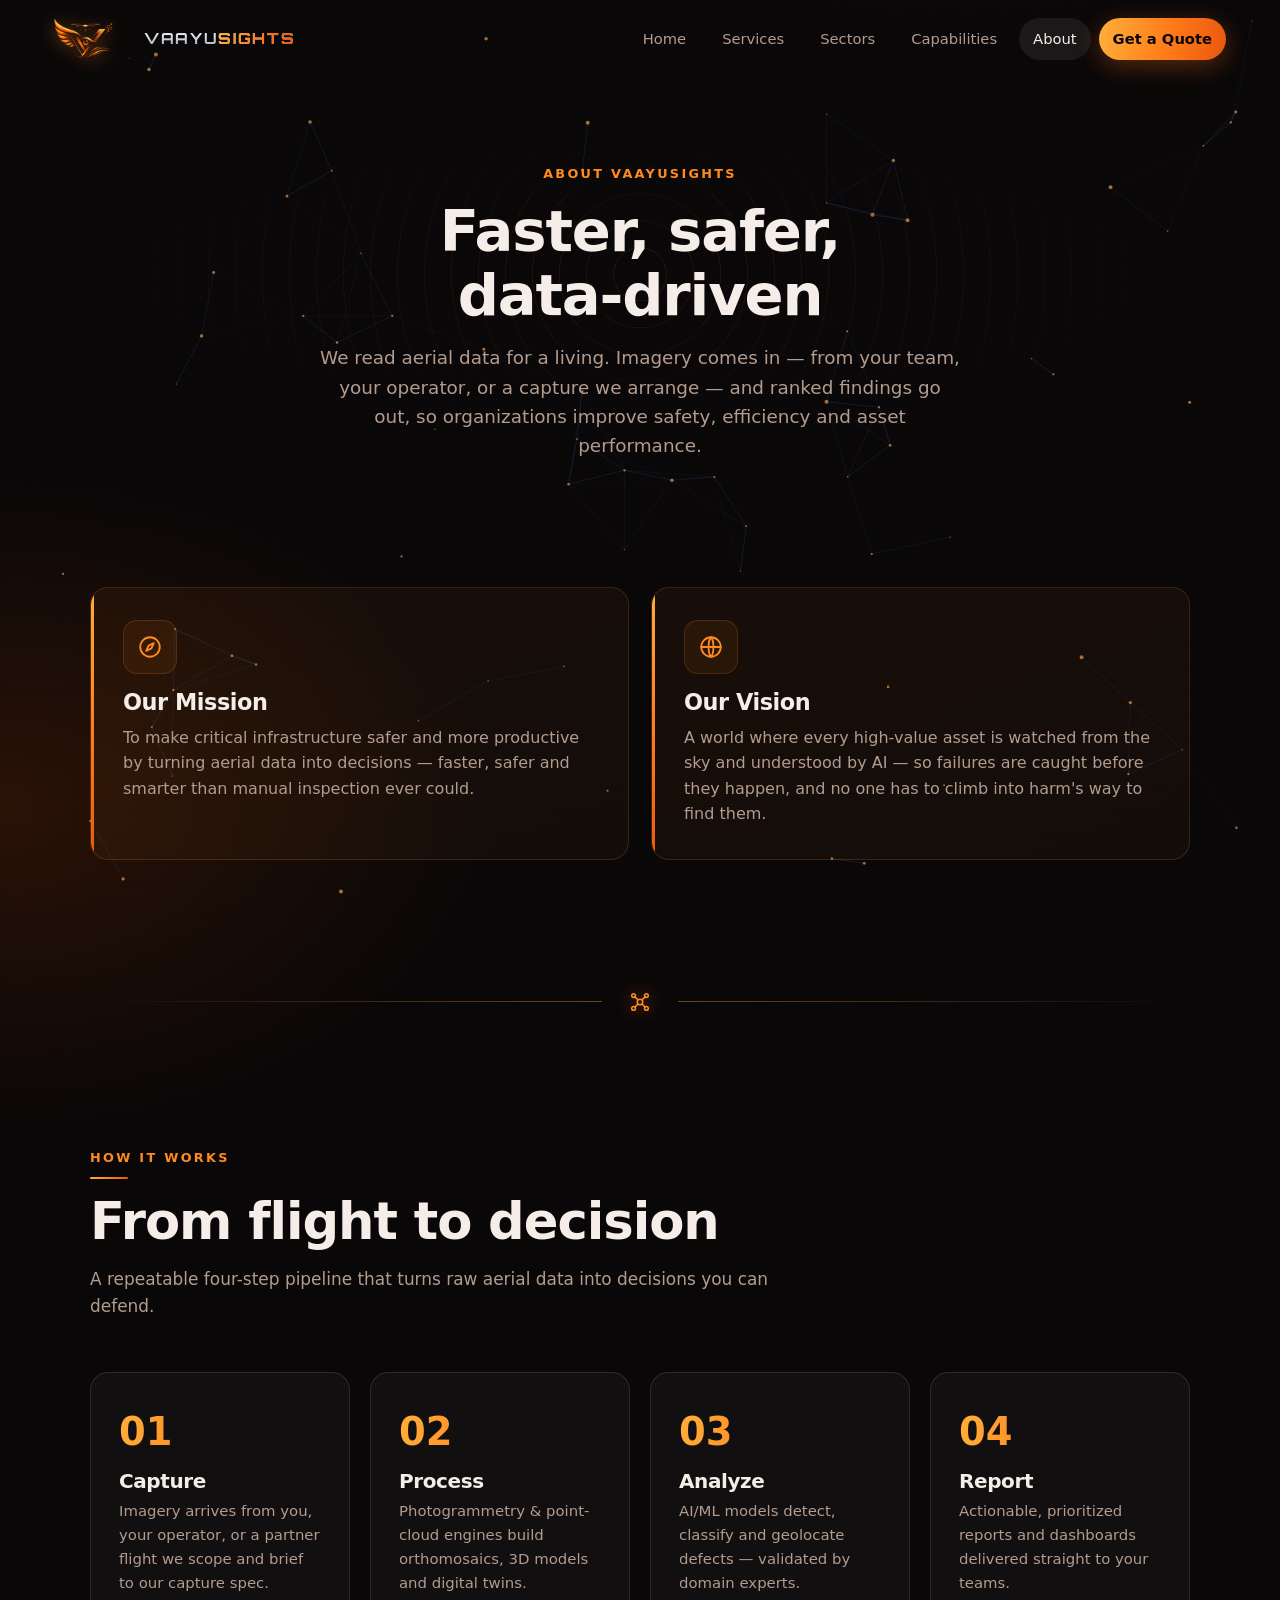
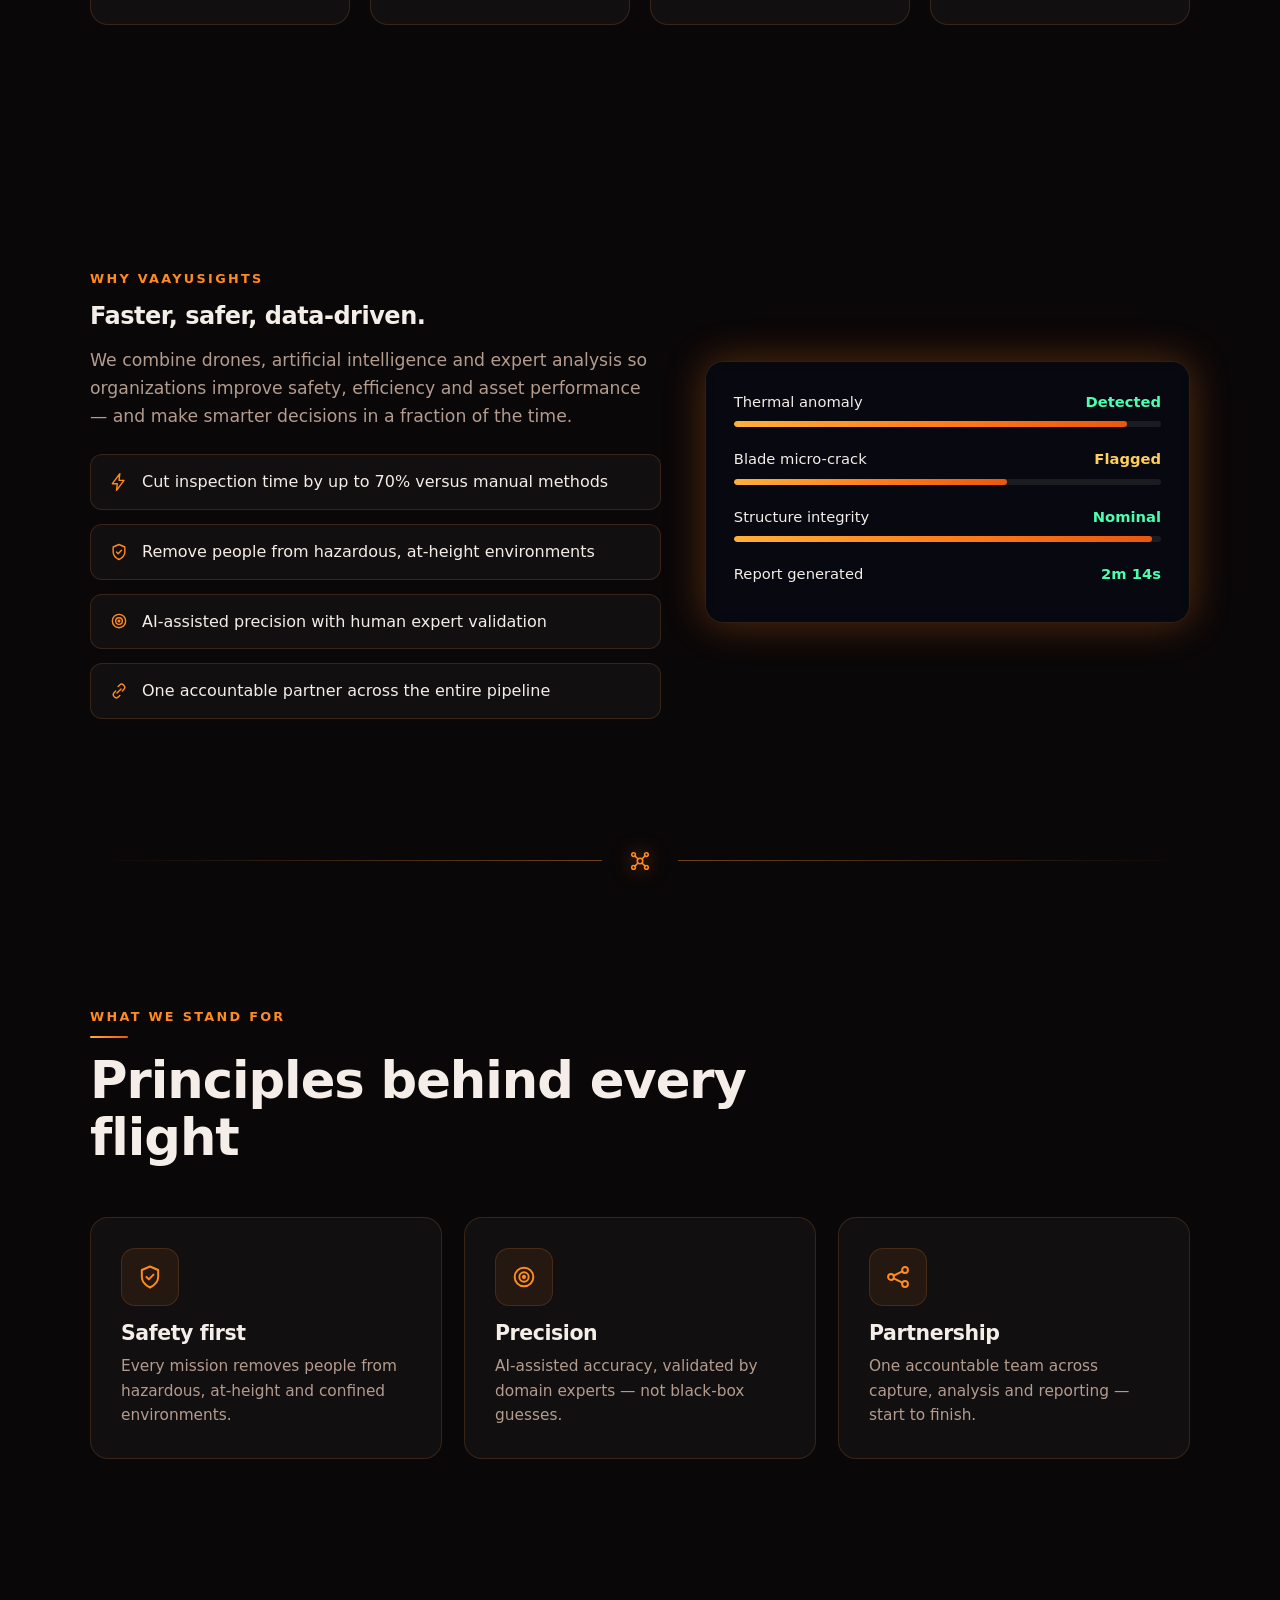
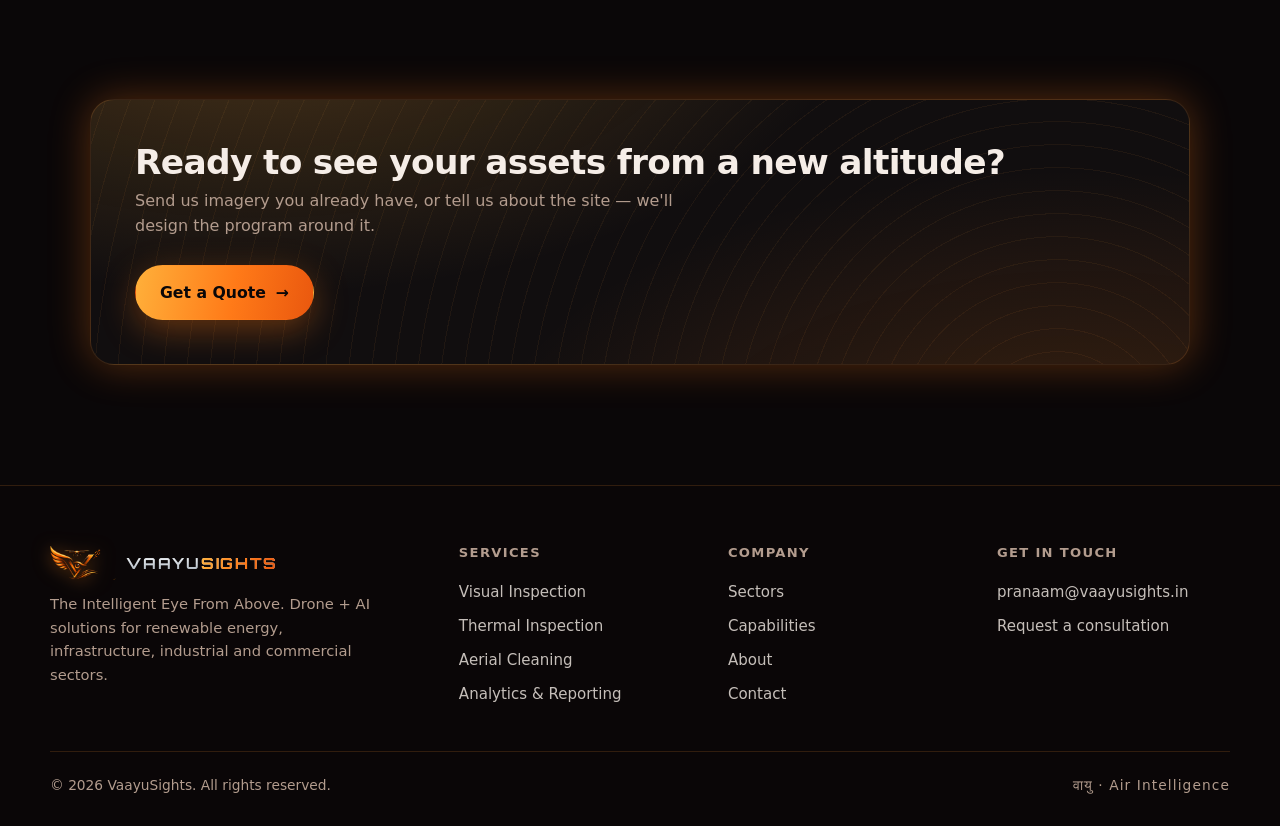
==== about.html @ aa58567c "VaayuSights website Static marketing site for vaayusights.in: six pages, stylesheet, script, brand a" ====
<!DOCTYPE html>
<html lang="en">
<head>
  <meta charset="UTF-8" />
  <meta name="viewport" content="width=device-width, initial-scale=1.0" />
  <meta name="theme-color" content="#0a0708" />
  <title>About — VaayuSights</title>
  <meta name="description" content="How VaayuSights turns aerial data into actionable insight — a repeatable process, analyze and report pipeline that runs on imagery from any source." />
  <link rel="canonical" href="https://vaayusights.in/about.html" />

  <!-- Open Graph / social -->
  <meta property="og:type" content="website" />
  <meta property="og:site_name" content="VaayuSights" />
  <meta property="og:title" content="About — VaayuSights" />
  <meta property="og:description" content="How VaayuSights turns aerial data into actionable insight — a repeatable process, analyze and report pipeline that runs on imagery from any source." />
  <meta property="og:url" content="https://vaayusights.in/about.html" />
  <meta property="og:image" content="https://vaayusights.in/assets/og-image.png" />
  <meta property="og:image:width" content="1200" />
  <meta property="og:image:height" content="630" />
  <meta name="twitter:card" content="summary_large_image" />
  <meta name="twitter:title" content="About — VaayuSights" />
  <meta name="twitter:description" content="How VaayuSights turns aerial data into actionable insight — a repeatable process, analyze and report pipeline that runs on imagery from any source." />
  <meta name="twitter:image" content="https://vaayusights.in/assets/og-image.png" />

  <link rel="stylesheet" href="styles.css" />
  <link rel="icon" type="image/png" href="assets/vaayusights-icon.png" />
  <link rel="apple-touch-icon" href="assets/apple-touch-icon.png" />
</head>
<body>
  <a class="skip-link" href="#top">Skip to content</a>
  <div class="scroll-prog" aria-hidden="true"></div>
  <!--SPRITE-->
  <svg xmlns="http://www.w3.org/2000/svg" style="position:absolute;width:0;height:0;overflow:hidden" aria-hidden="true"><defs>
    <symbol id="i-drone" viewBox="0 0 24 24"><circle cx="12" cy="12" r="3"/><path d="M9.6 9.6 6.4 6.4M14.4 9.6 17.6 6.4M9.6 14.4 6.4 17.6M14.4 14.4 17.6 17.6"/><circle cx="5" cy="5" r="2"/><circle cx="19" cy="5" r="2"/><circle cx="5" cy="19" r="2"/><circle cx="19" cy="19" r="2"/></symbol>
    <symbol id="i-eye" viewBox="0 0 24 24"><path d="M2 12s3.6-6 10-6 10 6 10 6-3.6 6-10 6S2 12 2 12Z"/><circle cx="12" cy="12" r="2.6"/></symbol>
    <symbol id="i-chip" viewBox="0 0 24 24"><rect x="7" y="7" width="10" height="10" rx="2"/><path d="M10 7V4M14 7V4M10 20v-3M14 20v-3M7 10H4M7 14H4M20 10h-3M20 14h-3"/></symbol>
    <symbol id="i-tag" viewBox="0 0 24 24"><path d="M3 11.5V4h7.5L21 14.5 14.5 21 3 11.5Z"/><circle cx="7.5" cy="7.5" r="1.3"/></symbol>
    <symbol id="i-thermal" viewBox="0 0 24 24"><path d="M10 13.6V5a2 2 0 1 1 4 0v8.6a4 4 0 1 1-4 0Z"/><path d="M12 9v5.5"/></symbol>
    <symbol id="i-map" viewBox="0 0 24 24"><path d="M9 4 3 6v14l6-2 6 2 6-2V4l-6 2-6-2Z"/><path d="M9 4v14M15 6v14"/></symbol>
    <symbol id="i-cube" viewBox="0 0 24 24"><path d="M12 2.5 20.5 7v10L12 21.5 3.5 17V7L12 2.5Z"/><path d="M12 2.5v19M20.5 7 12 12 3.5 7"/></symbol>
    <symbol id="i-camera" viewBox="0 0 24 24"><path d="M3 8h3l2-2h8l2 2h3v11H3V8Z"/><circle cx="12" cy="13" r="3.2"/></symbol>
    <symbol id="i-chart" viewBox="0 0 24 24"><path d="M4 4v16h16"/><path d="M8 20v-6M12 20v-9M16 20v-4"/></symbol>
    <symbol id="i-sun" viewBox="0 0 24 24"><circle cx="12" cy="12" r="4"/><path d="M12 2v2.5M12 19.5V22M2 12h2.5M19.5 12H22M4.9 4.9 6.7 6.7M17.3 17.3 19.1 19.1M19.1 4.9 17.3 6.7M6.7 17.3 4.9 19.1"/></symbol>
    <symbol id="i-layers" viewBox="0 0 24 24"><path d="M12 3 2.5 8 12 13l9.5-5L12 3Z"/><path d="M2.5 12 12 17l9.5-5M2.5 16 12 21l9.5-5"/></symbol>
    <symbol id="i-factory" viewBox="0 0 24 24"><path d="M3 21V10l6 4v-4l6 4V6l6 3v12H3Z"/><path d="M7 21v-3M12 21v-3M17 21v-3"/></symbol>
    <symbol id="i-building" viewBox="0 0 24 24"><path d="M4 21V4h10v17M14 21V9h6v12M3 21h18"/><path d="M7 8h3M7 12h3M7 16h3M17 13h1M17 17h1"/></symbol>
    <symbol id="i-shield" viewBox="0 0 24 24"><path d="M12 3 5 6v6c0 4 3 7 7 9 4-2 7-5 7-9V6l-7-3Z"/><path d="m9 12 2 2 4-4"/></symbol>
    <symbol id="i-target" viewBox="0 0 24 24"><circle cx="12" cy="12" r="8"/><circle cx="12" cy="12" r="4"/><circle cx="12" cy="12" r="1"/></symbol>
    <symbol id="i-network" viewBox="0 0 24 24"><circle cx="6" cy="12" r="2.5"/><circle cx="18" cy="6" r="2.5"/><circle cx="18" cy="18" r="2.5"/><path d="M8.3 10.9 15.7 7.1M8.3 13.1l7.4 3.8"/></symbol>
    <symbol id="i-compass" viewBox="0 0 24 24"><circle cx="12" cy="12" r="9"/><path d="m15.5 8.5-2.2 4.8L8.5 15.5l2.2-4.8L15.5 8.5Z"/></symbol>
    <symbol id="i-globe" viewBox="0 0 24 24"><circle cx="12" cy="12" r="9"/><path d="M3 12h18M12 3c3 3.2 3 14.8 0 18M12 3c-3 3.2-3 14.8 0 18"/></symbol>
    <symbol id="i-wind" viewBox="0 0 24 24"><path d="M12 12v9"/><path d="M12 12c0-3.2 4-4.2 4-7.4A3 3 0 0 0 10 4.6"/><path d="M12 12c-3.2 0-4.2-4-7.4-4A3 3 0 0 0 4.6 14"/><path d="M12 12c3.2 0 4.2 4 7.4 4A3 3 0 0 0 19.4 10"/></symbol>
    <symbol id="i-leaf" viewBox="0 0 24 24"><path d="M4 20c0-9 6-15 16-16 0 11-6 16-16 16Z"/><path d="M4 20C8 15 12 12 17 11"/></symbol>
    <symbol id="i-sliders" viewBox="0 0 24 24"><path d="M4 7h9M18 7h2M4 12h2M10 12h10M4 17h6M15 17h5"/><circle cx="15.5" cy="7" r="2"/><circle cx="7.5" cy="12" r="2"/><circle cx="12.5" cy="17" r="2"/></symbol>
    <symbol id="i-droplet" viewBox="0 0 24 24"><path d="M12 3s6.5 6.4 6.5 11A6.5 6.5 0 0 1 5.5 14C5.5 9.4 12 3 12 3Z"/></symbol>
    <symbol id="i-signal" viewBox="0 0 24 24"><path d="M4 19a16 16 0 0 1 16 0"/><path d="M7 19a10 10 0 0 1 10 0"/><path d="M10 19a4 4 0 0 1 4 0"/><circle cx="12" cy="19" r=".6"/></symbol>
    <symbol id="i-pulse" viewBox="0 0 24 24"><path d="M3 12h4l2-6 4 12 2-6h6"/></symbol>
    <symbol id="i-doc" viewBox="0 0 24 24"><path d="M6 3h8l4 4v14H6V3Z"/><path d="M14 3v4h4M9 13h6M9 17h4"/></symbol>
    <symbol id="i-bolt" viewBox="0 0 24 24"><path d="M13 2 4 14h6l-1 8 9-12h-6l1-8Z"/></symbol>
    <symbol id="i-link" viewBox="0 0 24 24"><path d="M9.5 14.5 14.5 9.5"/><path d="M11 6.7 12.6 5a3.6 3.6 0 0 1 5.1 5.1L16 11.9M13 17.3 11.4 19a3.6 3.6 0 0 1-5.1-5.1L8 12.1"/></symbol>
    <symbol id="i-mail" viewBox="0 0 24 24"><rect x="3" y="5" width="18" height="14" rx="2"/><path d="m3.5 7 8.5 6 8.5-6"/></symbol>
    <symbol id="i-phone" viewBox="0 0 24 24"><path d="M6 3h3l2 5-2.2 1.1a12 12 0 0 0 5.1 5.1L15 12l5 2v3a2 2 0 0 1-2.2 2A16 16 0 0 1 4 5.2 2 2 0 0 1 6 3Z"/></symbol>
    <symbol id="i-pin" viewBox="0 0 24 24"><path d="M12 21s7-6.5 7-12a7 7 0 1 0-14 0c0 5.5 7 12 7 12Z"/><circle cx="12" cy="9" r="2.5"/></symbol>
    <symbol id="i-clock" viewBox="0 0 24 24"><circle cx="12" cy="12" r="9"/><path d="M12 7v5l3.5 2"/></symbol>
    <symbol id="i-star" viewBox="0 0 24 24"><path d="M12 3.5l2.6 5.3 5.9.9-4.3 4.1 1 5.9L12 17l-5.2 2.7 1-5.9L3.5 9.7l5.9-.9L12 3.5Z"/></symbol>
  </defs></svg>
  <!--/SPRITE-->

  <!-- Animated aerial backdrop -->
  <canvas id="fieldCanvas" aria-hidden="true"></canvas>
  <div class="scanline" aria-hidden="true"></div>

  <!-- Navigation -->
  <header class="nav" id="nav">
    <a href="index.html" class="brand" aria-label="VaayuSights home">
      <img class="brand-img" src="assets/vaayusights-emblem.png" alt="" aria-hidden="true" width="77" height="40" />
      <span class="brand-text">Vaayu<b>Sights</b></span>
    </a>

    <nav class="nav-links" aria-label="Primary">
      <a href="index.html">Home</a>
      <a href="services.html">Services</a>
      <a href="sectors.html">Sectors</a>
      <a href="projects.html">Capabilities</a>
      <a href="about.html" class="active">About</a>
      <a href="contact.html" class="nav-cta">Get a Quote</a>
    </nav>

    <button class="nav-toggle" id="navToggle" aria-label="Toggle menu" aria-expanded="false">
      <span></span><span></span><span></span>
    </button>
  </header>

  <main id="top">

    <section class="page-hero">
      <span class="kicker reveal">About VaayuSights</span>
      <h1 class="reveal">Faster, safer, data-driven</h1>
      <p class="reveal">We read aerial data for a living. Imagery comes in — from your team, your operator, or a capture we arrange — and ranked findings go out, so organizations improve safety, efficiency and asset performance.</p>
    </section>

    <section class="section mv-top">
      <h2 class="sr-only">Mission and vision</h2>
      <div class="mv-grid">
        <article class="mv-card reveal">
          <span class="mv-ico"><svg class="ico" aria-hidden="true"><use href="#i-compass"/></svg></span>
          <h3>Our Mission</h3>
          <p>To make critical infrastructure safer and more productive by turning aerial data into
             decisions — faster, safer and smarter than manual inspection ever could.</p>
        </article>
        <article class="mv-card reveal">
          <span class="mv-ico"><svg class="ico" aria-hidden="true"><use href="#i-globe"/></svg></span>
          <h3>Our Vision</h3>
          <p>A world where every high-value asset is watched from the sky and understood by AI —
             so failures are caught before they happen, and no one has to climb into harm's way to find them.</p>
        </article>
      </div>
    </section>

    <div class="divider reveal" aria-hidden="true"><span class="node"><svg class="ico" aria-hidden="true"><use href="#i-drone"/></svg></span></div>

    <section class="section">
      <div class="section-head reveal">
        <span class="kicker">How it works</span>
        <h2>From flight to decision</h2>
        <p>A repeatable four-step pipeline that turns raw aerial data into decisions you can defend.</p>
      </div>
      <ol class="timeline">
        <li class="reveal"><span class="step">01</span><h3>Capture</h3><p>Imagery arrives from you, your operator, or a partner flight we scope and brief to our capture spec.</p></li>
        <li class="reveal"><span class="step">02</span><h3>Process</h3><p>Photogrammetry &amp; point-cloud engines build orthomosaics, 3D models and digital twins.</p></li>
        <li class="reveal"><span class="step">03</span><h3>Analyze</h3><p>AI/ML models detect, classify and geolocate defects — validated by domain experts.</p></li>
        <li class="reveal"><span class="step">04</span><h3>Report</h3><p>Actionable, prioritized reports and dashboards delivered straight to your teams.</p></li>
      </ol>
    </section>

    <section class="section why">
      <div class="why-grid">
        <div class="reveal">
          <span class="kicker">Why VaayuSights</span>
          <h2>Faster, safer, data-driven.</h2>
          <p class="why-lead">We combine drones, artificial intelligence and expert analysis so organizations
            improve safety, efficiency and asset performance — and make smarter decisions in a fraction of the time.</p>
          <ul class="why-list">
            <li><svg class="ico" aria-hidden="true"><use href="#i-bolt"/></svg> Cut inspection time by up to 70% versus manual methods</li>
            <li><svg class="ico" aria-hidden="true"><use href="#i-shield"/></svg> Remove people from hazardous, at-height environments</li>
            <li><svg class="ico" aria-hidden="true"><use href="#i-target"/></svg> AI-assisted precision with human expert validation</li>
            <li><svg class="ico" aria-hidden="true"><use href="#i-link"/></svg> One accountable partner across the entire pipeline</li>
          </ul>
        </div>
        <div class="why-panel reveal" aria-hidden="true">
          <div class="panel-row"><span>Thermal anomaly</span><b class="ok">Detected</b></div>
          <div class="panel-bar"><i style="--w:92%"></i></div>
          <div class="panel-row"><span>Blade micro-crack</span><b class="warn">Flagged</b></div>
          <div class="panel-bar"><i style="--w:64%"></i></div>
          <div class="panel-row"><span>Structure integrity</span><b class="ok">Nominal</b></div>
          <div class="panel-bar"><i style="--w:98%"></i></div>
          <div class="panel-row"><span>Report generated</span><b class="ok">2m 14s</b></div>
        </div>
      </div>
    </section>


    <div class="divider reveal" aria-hidden="true"><span class="node"><svg class="ico" aria-hidden="true"><use href="#i-drone"/></svg></span></div>

    <section class="section">
      <div class="section-head reveal">
        <span class="kicker">What we stand for</span>
        <h2>Principles behind every flight</h2>
      </div>
      <div class="cards">
        <article class="card reveal"><div class="card-ico"><svg class="ico" aria-hidden="true"><use href="#i-shield"/></svg></div><h3>Safety first</h3><p>Every mission removes people from hazardous, at-height and confined environments.</p></article>
        <article class="card reveal"><div class="card-ico"><svg class="ico" aria-hidden="true"><use href="#i-target"/></svg></div><h3>Precision</h3><p>AI-assisted accuracy, validated by domain experts — not black-box guesses.</p></article>
        <article class="card reveal"><div class="card-ico"><svg class="ico" aria-hidden="true"><use href="#i-network"/></svg></div><h3>Partnership</h3><p>One accountable team across capture, analysis and reporting — start to finish.</p></article>
      </div>
    </section>

    <section class="section cta-band-wrap">
      <div class="cta-band reveal">
        <div>
          <h2>Ready to see your assets from a new altitude?</h2>
          <p>Send us imagery you already have, or tell us about the site — we'll design the program around it.</p>
        </div>
        <a href="contact.html" class="btn btn-primary">Get a Quote <span aria-hidden="true">→</span></a>
      </div>
    </section>
  </main>

  <button class="to-top" id="toTop" aria-label="Back to top">
    <svg viewBox="0 0 24 24" width="20" height="20" fill="none" stroke="currentColor" stroke-width="2" stroke-linecap="round" stroke-linejoin="round"><path d="M12 19V5M5 12l7-7 7 7"/></svg>
  </button>

  <footer class="footer">
    <div class="footer-top">
      <div class="footer-brand">
        <span class="brand-lockup">
          <img class="brand-img" src="assets/vaayusights-emblem.png" alt="VaayuSights logo" width="77" height="40" />
          <span class="brand-text">Vaayu<b>Sights</b></span>
        </span>
        <p>The Intelligent Eye From Above. Drone + AI solutions for renewable energy, infrastructure, industrial and commercial sectors.</p>
      </div>
      <div class="footer-col"><h2>Services</h2>
        <a href="services.html#visual-inspection">Visual Inspection</a><a href="services.html#thermal">Thermal Inspection</a>
        <a href="services.html#cleaning">Aerial Cleaning</a><a href="services.html#analytics">Analytics &amp; Reporting</a></div>
      <div class="footer-col"><h2>Company</h2>
        <a href="sectors.html">Sectors</a><a href="projects.html">Capabilities</a>
        <a href="about.html">About</a><a href="contact.html">Contact</a></div>
      <div class="footer-col"><h2>Get in touch</h2>
        <a href="mailto:pranaam@vaayusights.in">pranaam@vaayusights.in</a>
        <a href="contact.html">Request a consultation</a></div>
    </div>
    <div class="footer-bottom">
      <span>© <span id="year"></span> VaayuSights. All rights reserved.</span>
      <span class="foot-tag">वायु · Air Intelligence</span>
    </div>
  </footer>

  <script src="script.js" defer></script>
</body>
</html>
---- styles.css ----
/* ============================================================
   VaayuSights — The Intelligent Eye From Above
   Futuristic single-page site. Vanilla CSS, no dependencies.
   ============================================================ */

:root {
  --bg: #0a0708;
  --bg-2: #150e0a;
  --ink: #f5ede7;
  --muted: #b39c8e;
  --line: rgba(255, 150, 60, 0.16);
  --cyan: #ff8a1f;          /* primary accent (orange) */
  --violet: #ffb03a;        /* secondary accent (amber) */
  --ember: #e0480a;
  --silver: #dfe4ea;
  --glow: 0 0 40px rgba(255, 122, 24, 0.32);
  --grad: linear-gradient(100deg, #ffb03a 0%, #ff7a18 55%, #e0480a 120%);
  --mono: ui-monospace, "SF Mono", Menlo, Consolas, "Liberation Mono", monospace;
  --card: rgba(255, 255, 255, 0.035);
  --radius: 18px;
  --maxw: 1180px;
  font-synthesis: none;
}

* { box-sizing: border-box; margin: 0; padding: 0; }

html { scroll-behavior: smooth; -webkit-text-size-adjust: 100%; }

body {
  background: radial-gradient(1200px 700px at 75% -10%, #3a1a08 0%, transparent 60%),
              radial-gradient(900px 600px at 0% 20%, #2a1206 0%, transparent 55%),
              var(--bg);
  color: var(--ink);
  font-family: "Inter", "Segoe UI", system-ui, -apple-system, sans-serif;
  line-height: 1.6;
  overflow-x: hidden;
  -webkit-font-smoothing: antialiased;
}

/* Background canvas + scanline overlay */
#fieldCanvas {
  position: fixed; inset: 0; width: 100%; height: 100%;
  z-index: 0; pointer-events: none; opacity: 0.9;
}
.scanline {
  position: fixed; inset: 0; z-index: 1; pointer-events: none;
  background: repeating-linear-gradient(to bottom, rgba(255,255,255,0.015) 0 1px, transparent 1px 3px);
  mix-blend-mode: overlay; opacity: 0.4;
}

main, .footer { position: relative; z-index: 2; }

/* Accessibility: skip link, screen-reader-only, focus states */
.sr-only { position: absolute !important; width: 1px; height: 1px; padding: 0; margin: -1px; overflow: hidden; clip: rect(0 0 0 0); white-space: nowrap; border: 0; }
.skip-link { position: fixed; top: 10px; left: 12px; z-index: 100; padding: 10px 16px; border-radius: 10px; background: var(--grad); color: #0a0708; font-weight: 700; transform: translateY(-160%); transition: transform .2s ease; }
.skip-link:focus { transform: none; outline: none; }
:focus-visible { outline: 2px solid var(--cyan); outline-offset: 3px; border-radius: 6px; }
.btn:focus-visible, .nav-cta:focus-visible { outline-offset: 4px; }
/* only show the ring for keyboard users, not mouse clicks */
:focus:not(:focus-visible) { outline: none; }

/* Scroll progress bar */
.scroll-prog { position: fixed; top: 0; left: 0; width: 100%; height: 3px; z-index: 60; transform: scaleX(0); transform-origin: 0 50%; background: var(--grad); box-shadow: 0 0 12px rgba(255,122,24,.5); will-change: transform; }

/* ---------------- INTRO SPLASH ---------------- */
html.splash-lock, html.splash-lock body { overflow: hidden; height: 100%; }
.splash {
  position: fixed; inset: 0; z-index: 300; display: grid; place-items: center;
  background:
    radial-gradient(closest-side at 50% 44%, rgba(120,52,10,0.55), rgba(10,7,8,0) 70%),
    #0a0708;
  opacity: 1; transition: opacity .8s ease .1s, visibility .8s;
}
.splash.hide { opacity: 0; visibility: hidden; pointer-events: none; }
.splash-inner { display: grid; justify-items: center; gap: 22px; padding: 24px; text-align: center; }
.splash-logo {
  width: min(460px, 74vw); height: auto;
  filter: drop-shadow(0 8px 34px rgba(255,130,30,.45));
  animation: splashIn 1.15s cubic-bezier(.2,.85,.2,1) both;
}
.splash-tag {
  font-size: clamp(.72rem, 1.6vw, .86rem); letter-spacing: .28em; text-transform: uppercase;
  color: var(--muted); opacity: 0; animation: splashFade .7s ease .55s forwards;
}
.splash-bar { width: 190px; height: 3px; border-radius: 999px; background: rgba(255,255,255,.08); overflow: hidden; opacity: 0; animation: splashFade .5s ease .5s forwards; }
.splash-bar i { display: block; height: 100%; width: 0; border-radius: 999px; background: var(--grad); animation: splashLoad 1.5s cubic-bezier(.5,.1,.2,1) .5s forwards; }
@keyframes splashIn { from { opacity: 0; transform: translateY(16px) scale(.94); } to { opacity: 1; transform: none; } }
@keyframes splashFade { to { opacity: 1; } }
@keyframes splashLoad { to { width: 100%; } }

/* Brand face — same Orbitron cut used in the logo files (self-hosted, latin subset) */
@font-face {
  font-family: "Orbitron";
  src: url("assets/fonts/orbitron-700.woff2") format("woff2");
  font-weight: 700; font-style: normal; font-display: swap;
}

/* ---------------- WORDMARK LOCKUP (drone mark + live brand text) ---------------- */
.wordmark-lockup { display: grid; justify-items: center; gap: 16px; text-align: center; }
.wordmark-lockup .wm-mark {
  width: min(300px, 56vw); height: auto; display: block;
  filter: drop-shadow(0 8px 30px rgba(255, 130, 30, .5));
}
.wordmark {
  display: flex; justify-content: center; align-items: baseline;
  font-family: "Orbitron", "Inter", system-ui, sans-serif;
  font-size: clamp(1.45rem, 4.6vw, 2.6rem); font-weight: 700; line-height: 1;
  letter-spacing: .1em; text-transform: uppercase; text-indent: .1em;
  background: linear-gradient(180deg, #f4f7fa 0%, #aab3bd 100%);
  -webkit-background-clip: text; background-clip: text; -webkit-text-fill-color: transparent;
}
.wordmark b {
  font-weight: 700;
  background: var(--grad); -webkit-background-clip: text; background-clip: text;
  -webkit-text-fill-color: transparent; color: transparent;
}
.wordmark-tag {
  display: flex; align-items: center; gap: 14px;
  font-family: "Orbitron", "Inter", system-ui, sans-serif;
  font-size: clamp(.46rem, 1.15vw, .6rem); letter-spacing: .16em; text-transform: uppercase;
  color: var(--muted); white-space: nowrap;
}
.wordmark-tag::before, .wordmark-tag::after {
  content: ""; height: 1px; width: clamp(14px, 4vw, 34px);
  background: linear-gradient(90deg, transparent, var(--line), transparent);
}
.splash-lockup { animation: splashIn 1.15s cubic-bezier(.2,.85,.2,1) both; }

a { color: inherit; text-decoration: none; }
h1, h2, h3, h4 { line-height: 1.1; letter-spacing: -0.02em; font-weight: 800; }

.grad {
  background: var(--grad);
  -webkit-background-clip: text; background-clip: text;
  -webkit-text-fill-color: transparent; color: transparent;
}

/* ---------------- NAV ---------------- */
.nav {
  position: fixed; top: 0; left: 0; right: 0; z-index: 50;
  display: flex; align-items: center; justify-content: space-between;
  padding: 18px clamp(18px, 5vw, 54px);
  transition: background .35s ease, backdrop-filter .35s ease, padding .35s ease, border-color .35s;
  border-bottom: 1px solid transparent;
}
.nav.scrolled {
  background: rgba(10, 7, 8, 0.72);
  backdrop-filter: blur(14px) saturate(140%);
  border-bottom: 1px solid var(--line);
  padding-top: 12px; padding-bottom: 12px;
}
.brand { display: flex; align-items: center; gap: 11px; }
.brand-img { height: 40px; width: auto; display: block; filter: drop-shadow(0 2px 9px rgba(255,140,40,.5)); transition: transform .3s ease, filter .3s ease; }
.brand:hover .brand-img { transform: translateY(-1px) scale(1.05); filter: drop-shadow(0 3px 13px rgba(255,140,40,.7)); }
.brand-lockup { display: flex; align-items: center; gap: 9px; }
.brand-lockup .brand-img { height: 34px; }
.brand-text {
  font-family: "Orbitron", "Inter", system-ui, sans-serif;
  font-weight: 700; font-size: .95rem; line-height: 1;
  letter-spacing: .11em; text-transform: uppercase; text-indent: .11em;
  white-space: nowrap;
  background: linear-gradient(180deg, #f4f7fa 0%, #aab3bd 100%);
  -webkit-background-clip: text; background-clip: text; -webkit-text-fill-color: transparent;
}
.brand-text b { font-weight: 700; background: var(--grad); -webkit-background-clip: text; background-clip: text; -webkit-text-fill-color: transparent; }
@media (max-width: 420px) { .brand-text { font-size: .8rem; letter-spacing: .07em; } }

.nav-links { display: flex; align-items: center; gap: 8px; }
.nav-links a {
  padding: 9px 14px; border-radius: 999px; color: var(--muted);
  font-size: .92rem; font-weight: 500; transition: color .2s, background .2s;
}
.nav-links a:hover { color: var(--ink); background: rgba(255,255,255,.05); }
.nav-cta {
  color: #0a0708 !important; background: var(--grad); font-weight: 700 !important;
  box-shadow: 0 6px 24px rgba(230,110,20,.35);
}
.nav-cta:hover { filter: brightness(1.08); }

.nav-toggle { display: none; flex-direction: column; gap: 5px; background: none; border: 0; cursor: pointer; padding: 8px; }
.nav-toggle span { width: 24px; height: 2px; background: var(--ink); border-radius: 2px; transition: .3s; }

/* ---------------- HERO ---------------- */
.hero {
  position: relative; min-height: 100vh; overflow: hidden;
  display: grid; grid-template-columns: 1.15fr 0.85fr; align-items: center;
  gap: 40px; max-width: var(--maxw); margin: 0 auto;
  padding: 140px clamp(18px, 5vw, 40px) 80px;
}
/* Hero: aerial footage + digital-twin wireframe scan + legibility veil */
.hero-video { position: absolute; inset: 0; width: 100%; height: 100%; object-fit: cover; z-index: 0; opacity: .34; }
.hero-twin { position: absolute; inset: 0; width: 100%; height: 100%; z-index: 1; pointer-events: none; }
.hero-veil {
  position: absolute; inset: 0; z-index: 2; pointer-events: none;
  background:
    linear-gradient(100deg, rgba(10,7,8,.94) 0%, rgba(10,7,8,.7) 40%, rgba(10,7,8,.28) 68%, rgba(10,7,8,.5) 100%),
    linear-gradient(to top, #0a0708 2%, rgba(10,7,8,0) 36%);
}
.hero-inner, .hero-logo { position: relative; z-index: 3; }

/* live telemetry chip (HUD accent) */
.hero-telem {
  position: absolute; z-index: 3; top: 100px; right: clamp(18px, 5vw, 40px);
  display: flex; align-items: center; gap: 16px; padding: 9px 15px; border-radius: 12px;
  background: rgba(8, 14, 26, 0.55); border: 1px solid var(--line); backdrop-filter: blur(8px);
  font-family: var(--mono, ui-monospace, "SF Mono", Menlo, Consolas, monospace);
}
.ht-live { display: inline-flex; align-items: center; gap: 7px; font-size: .62rem; font-weight: 700; letter-spacing: .16em; color: #7ef0d0; }
.ht-live i { width: 7px; height: 7px; border-radius: 50%; background: #ffb03a; box-shadow: 0 0 8px #ffb03a; animation: pulse 1.6s infinite; }
.ht-stat { display: inline-flex; align-items: baseline; gap: 3px; font-size: .66rem; color: var(--muted); }
.ht-stat b { font-size: .92rem; font-weight: 700; color: var(--ink); font-variant-numeric: tabular-nums; }
.ht-stat em { font-style: normal; font-size: .56rem; letter-spacing: .1em; text-transform: uppercase; color: #9c8578; margin-left: 4px; }
@media (max-width: 720px) { .hero-telem { display: none; } }
.eyebrow {
  display: inline-flex; align-items: center; gap: 9px;
  padding: 7px 14px; border: 1px solid var(--line); border-radius: 999px;
  background: rgba(255,255,255,.03); font-size: .82rem; color: var(--muted);
  letter-spacing: .02em; margin-bottom: 22px;
}
.pulse-dot { width: 8px; height: 8px; border-radius: 50%; background: var(--cyan); box-shadow: 0 0 0 0 rgba(255,122,24,.6); animation: pulse 2s infinite; }

.hero h1 { font-size: clamp(2.5rem, 6vw, 4.4rem); margin-bottom: 22px; }
.hero-sub { color: var(--muted); font-size: clamp(1rem, 1.4vw, 1.18rem); max-width: 560px; margin-bottom: 34px; }

.hero-actions { display: flex; flex-wrap: wrap; gap: 14px; margin-bottom: 54px; }
.btn {
  display: inline-flex; align-items: center; gap: 10px;
  padding: 14px 24px; border-radius: 999px; font-weight: 700; font-size: .98rem;
  cursor: pointer; border: 1px solid transparent; transition: transform .18s, box-shadow .25s, background .25s, border-color .25s;
}
.btn span { transition: transform .2s; }
.btn:hover span { transform: translateX(4px); }
.btn-primary { background: var(--grad); color: #0a0708; box-shadow: 0 10px 34px rgba(230,110,20,.4); }
.btn-primary:hover { transform: translateY(-2px); box-shadow: 0 16px 44px rgba(230,110,20,.55); }
.btn-ghost { background: rgba(255,255,255,.04); border-color: var(--line); color: var(--ink); }
.btn-ghost:hover { background: rgba(255,255,255,.09); transform: translateY(-2px); }


/* Hero brand plate — the real VaayuSights logo on a soft glow */
.hero-logo {
  position: relative; display: grid; place-items: center;
  padding: 40px clamp(20px, 4vw, 44px);
  background:
    radial-gradient(closest-side at 50% 58%, rgba(255,175,90,0.30), rgba(220,120,40,0.10) 52%, transparent 74%);
  animation: float 6s ease-in-out infinite;
}
.hero-logo-img {
  position: relative; z-index: 2; display: block;
  width: 100%; max-width: 500px; height: auto;
  filter: drop-shadow(0 10px 40px rgba(255,122,24,.45));
}
/* radar sweep + sonar rings behind the logo */
.hero-logo::before {
  content: ""; position: absolute; z-index: 0; width: min(300px, 62%); aspect-ratio: 1; border-radius: 50%;
  background: conic-gradient(from 0deg, transparent 0 298deg, rgba(255,122,24,.16) 335deg, rgba(255,122,24,.02) 360deg);
  filter: blur(1px); animation: spin 7s linear infinite;
}
.hero-logo::after {
  content: ""; position: absolute; z-index: 0; width: 44%; aspect-ratio: 1; border-radius: 50%;
  border: 1px solid rgba(255,160,60,.25); animation: sonar 3.6s ease-out infinite;
}

/* ---------------- PILLARS (see · sense · analyze · prevent) ---------------- */
.pillars-wrap { max-width: var(--maxw); margin: 0 auto; padding: 10px clamp(18px, 5vw, 40px) 54px; }
.pillars { list-style: none; display: grid; grid-template-columns: repeat(4, 1fr); gap: 26px; counter-reset: pillar; }
.pillars li { position: relative; padding-top: 22px; border-top: 1px solid var(--line); counter-increment: pillar; }
.pillars li::before {
  content: "0" counter(pillar);
  position: absolute; top: 22px; right: 0;
  font: 700 .68rem/1 var(--mono); letter-spacing: .1em; color: var(--muted); opacity: .55;
}
.p-ico { display: inline-grid; place-items: center; width: 40px; height: 40px; margin-bottom: 13px;
  border-radius: 11px; background: rgba(255,138,31,.1); border: 1px solid var(--line); color: var(--cyan); }
.p-ico .ico { width: 20px; height: 20px; }
.pillars h2 {
  font-family: "Orbitron", "Inter", system-ui, sans-serif;
  font-size: .95rem; font-weight: 700; letter-spacing: .16em; text-transform: uppercase;
  margin-bottom: 9px;
  background: var(--grad); -webkit-background-clip: text; background-clip: text; -webkit-text-fill-color: transparent;
}
.pillars p { color: var(--muted); font-size: .9rem; }
@media (max-width: 900px) { .pillars { grid-template-columns: repeat(2, 1fr); gap: 22px; } }
@media (max-width: 460px) { .pillars { grid-template-columns: 1fr; } }

/* ---------------- MARQUEE ---------------- */
.marquee-wrap { border-top: 1px solid var(--line); border-bottom: 1px solid var(--line); background: rgba(255,255,255,.015); overflow: hidden; }
.marquee { max-width: 100%; overflow: hidden; -webkit-mask-image: linear-gradient(90deg, transparent, #000 8%, #000 92%, transparent); mask-image: linear-gradient(90deg, transparent, #000 8%, #000 92%, transparent); }
.marquee-track { display: flex; gap: 44px; padding: 16px 0; width: max-content; animation: scroll-x 34s linear infinite; }
.marquee-track span { color: var(--muted); font-weight: 600; font-size: .95rem; white-space: nowrap; display: inline-flex; align-items: center; }
.marquee-track span::before { content: "◆"; color: var(--cyan); margin-right: 44px; font-size: .55rem; opacity: .7; }

/* ---------------- INTERIOR PAGE HERO ---------------- */
.page-hero { position: relative; max-width: 820px; margin: 0 auto; padding: 160px clamp(18px, 5vw, 40px) 6px; text-align: center; }
.page-hero > * { position: relative; z-index: 1; }
/* topographic contour motif */
.page-hero::before {
  content: ""; position: absolute; z-index: 0; inset: -40px -30vw 0; pointer-events: none;
  background: repeating-radial-gradient(circle at 50% 62%, transparent 0 26px, rgba(255,150,60,.09) 26px 27px);
  -webkit-mask: radial-gradient(closest-side at 50% 62%, #000, transparent 78%);
          mask: radial-gradient(closest-side at 50% 62%, #000, transparent 78%);
}
.page-hero .kicker { margin-bottom: 16px; }
.page-hero h1 { font-size: clamp(2.2rem, 5.2vw, 3.6rem); margin-bottom: 16px; text-wrap: balance; }
.page-hero p { color: var(--muted); font-size: clamp(1rem, 1.5vw, 1.15rem); max-width: 640px; margin: 0 auto; }
/* first content section sits closer to its page hero */
.services-top, .sectors-top, .about-top, .contact-section { padding-top: clamp(40px, 6vw, 64px); }

/* active nav link */
.nav-links a.active { color: var(--ink); background: rgba(255, 255, 255, 0.07); }

/* card CTA link */
.card-link { display: inline-block; margin-top: 16px; color: var(--cyan); font-weight: 600; font-size: .92rem; transition: transform .2s; }
.card-link:hover { transform: translateX(3px); }
.center-link { text-align: center; margin-top: 36px; }

/* Mission & Vision */
.mv-top { padding-top: clamp(40px, 6vw, 64px); }
.mv-grid { display: grid; grid-template-columns: 1fr 1fr; gap: 22px; }
.mv-card { position: relative; padding: 32px; border-radius: var(--radius); background: linear-gradient(160deg, rgba(255,122,24,.06), rgba(255,176,58,.04)); border: 1px solid var(--line); overflow: hidden; }
.mv-card::before { content: ""; position: absolute; left: 0; top: 0; bottom: 0; width: 3px; background: var(--grad); }
.mv-ico { display: inline-grid; place-items: center; width: 54px; height: 54px; border-radius: 14px; background: rgba(255,122,24,.08); border: 1px solid var(--line); margin-bottom: 16px; color: var(--cyan); }
.mv-ico .ico { width: 26px; height: 26px; }
.mv-card h3 { font-size: 1.4rem; margin-bottom: 10px; }
.mv-card p { color: var(--muted); }

/* reusable stats band */

/* CTA band (interior pages + home) */
.cta-band-wrap { padding-top: 0; }
.cta-band {
  position: relative; overflow: hidden;
  display: flex; align-items: center; justify-content: space-between; gap: 26px; flex-wrap: wrap;
  padding: clamp(28px, 4vw, 44px); border-radius: 24px;
  background: radial-gradient(600px 300px at 15% -40%, rgba(255,176,58,.24), transparent),
              radial-gradient(600px 300px at 90% 140%, rgba(255,122,24,.18), transparent),
              rgba(255,255,255,.03);
  border: 1px solid var(--line); box-shadow: var(--glow);
}
.cta-band::before {
  content: ""; position: absolute; z-index: 0; inset: 0; pointer-events: none;
  background: repeating-radial-gradient(circle at 88% 130%, transparent 0 22px, rgba(255,160,60,.06) 22px 23px);
}
.cta-band > * { position: relative; z-index: 1; }
.cta-band h2 { font-size: clamp(1.5rem, 3vw, 2.15rem); margin-bottom: 6px; }
.cta-band p { color: var(--muted); max-width: 560px; }
.cta-band .btn { flex-shrink: 0; }

/* Contact page */
.contact-grid { display: grid; grid-template-columns: 0.85fr 1.15fr; gap: 24px; align-items: start; }
.contact-info { display: grid; gap: 14px; }
.info-card { display: flex; gap: 14px; align-items: flex-start; padding: 18px 20px; border-radius: 14px; background: var(--card); border: 1px solid var(--line); transition: transform .25s, border-color .25s; }
.info-card:hover { transform: translateY(-3px); border-color: rgba(255,122,24,.35); }
.info-card .info-ico { display: grid; place-items: center; width: 42px; height: 42px; border-radius: 11px; background: rgba(255,122,24,.08); border: 1px solid var(--line); color: var(--cyan); flex-shrink: 0; }
.info-card .info-ico .ico { width: 20px; height: 20px; }
.info-card h3 { font-size: 1rem; margin-bottom: 3px; }
.info-card a, .info-card span { color: var(--muted); font-size: .95rem; }
.info-card a:hover { color: var(--cyan); }
.form-card { padding: clamp(22px, 3.5vw, 36px); border-radius: 22px; background: rgba(255,255,255,.03); border: 1px solid var(--line); box-shadow: var(--glow); }
.form-card .cta-form { max-width: none; margin: 0; }

/* ---------------- SECTIONS ---------------- */
.section { max-width: var(--maxw); margin: 0 auto; padding: clamp(70px, 10vw, 120px) clamp(18px, 5vw, 40px); }
.kicker { display: inline-block; font-size: .8rem; letter-spacing: .18em; text-transform: uppercase; color: var(--cyan); font-weight: 700; margin-bottom: 14px; }
.section-head { max-width: 680px; margin-bottom: 52px; }
.section-head .kicker::after { content: ""; display: block; height: 2px; width: 38px; margin-top: 9px; border-radius: 2px; background: var(--grad); }
.section-head h2 { font-size: clamp(2rem, 4.5vw, 3.2rem); margin-bottom: 16px; }
.section-head p { color: var(--muted); font-size: 1.06rem; }

/* Cards */
.cards { display: grid; grid-template-columns: repeat(3, 1fr); gap: 22px; }
.cards-4 { grid-template-columns: repeat(4, 1fr); gap: 18px; }
.cards-4 .card { padding: 22px; }
.cards-4 .svc-shot { margin: -22px -22px 18px; }
.cards-4 .card h3 { font-size: 1.08rem; }
.cards-4 .card p { font-size: .89rem; }

/* group header above each band of service cards */
.svc-group { margin: 6px 0 20px; }
.svc-group + .cards { margin-bottom: 46px; }
.svc-group h2 { font-size: clamp(1.5rem, 3vw, 2rem); margin: 10px 0 8px; }
.svc-group p { color: var(--muted); max-width: 62ch; font-size: .95rem; }
.card {
  position: relative; padding: 30px; border-radius: var(--radius);
  background: var(--card); border: 1px solid var(--line); overflow: hidden;
  transition: transform .3s, border-color .3s, background .3s;
}
.card::after { content: ""; position: absolute; inset: 0; border-radius: inherit; padding: 1px; background: var(--grad); -webkit-mask: linear-gradient(#000 0 0) content-box, linear-gradient(#000 0 0); -webkit-mask-composite: xor; mask-composite: exclude; opacity: 0; transition: opacity .3s; }
.card:hover { transform: translateY(-6px); background: rgba(255,255,255,.06); }
.card:hover::after { opacity: 1; }
.card-ico { margin-bottom: 16px; display: inline-grid; place-items: center; width: 58px; height: 58px; border-radius: 14px; background: rgba(255,122,24,.08); border: 1px solid var(--line); color: var(--cyan); }

/* Inline SVG icons */
.ico { width: 24px; height: 24px; fill: none; stroke: currentColor; stroke-width: 1.7; stroke-linecap: round; stroke-linejoin: round; display: block; }
.card-ico .ico { width: 28px; height: 28px; transition: transform .3s ease; }
.card:hover .card-ico .ico { transform: scale(1.12) rotate(-3deg); }
.card:hover .card-ico { background: rgba(255,122,24,.14); }
.card h3 { font-size: 1.28rem; margin-bottom: 10px; }
.card p { color: var(--muted); font-size: .96rem; }

/* Service photo — bleeds to the card edges without restructuring the card */
.svc-shot { margin: -30px -30px 22px; aspect-ratio: 16 / 9; overflow: hidden; position: relative; }
.svc-shot::after {
  content: ""; position: absolute; inset: 0;
  background: linear-gradient(to top, rgba(10,7,8,.92) 2%, rgba(10,7,8,.15) 55%, rgba(10,7,8,.35));
}
.svc-shot img { width: 100%; height: 100%; object-fit: cover; display: block; transition: transform .5s ease; }
.card:hover .svc-shot img { transform: scale(1.05); }

/* Deep links from the footer land below the fixed nav, then flash the card */
.card[id] { scroll-margin-top: 104px; }
.card:target { border-color: rgba(255,122,24,.55); }
.card:target::after { opacity: 1; }
@media (prefers-reduced-motion: no-preference) {
  .card:target { animation: cardFlash 1.6s ease-out 1; }
}
@keyframes cardFlash {
  0%, 22% { box-shadow: 0 0 0 3px rgba(255,122,24,.35), 0 0 38px rgba(255,122,24,.28); }
  100% { box-shadow: 0 0 0 0 rgba(255,122,24,0), 0 0 0 rgba(255,122,24,0); }
}

/* Capabilities grid */
.cap-grid { display: grid; grid-template-columns: repeat(4, 1fr); gap: 14px; }
.cap {
  display: flex; align-items: center; gap: 11px;
  padding: 18px 18px; border-radius: 14px; border: 1px solid var(--line);
  background: var(--card); font-weight: 600; font-size: .96rem;
  transition: transform .25s, background .25s, border-color .25s;
}
.cap .ico { width: 19px; height: 19px; color: var(--cyan); flex-shrink: 0; }
.cap:hover { transform: translateY(-4px); background: rgba(255,176,58,.1); border-color: rgba(255,176,58,.4); }

/* Gallery (aerial-shot placeholders) */
.gallery { display: grid; grid-template-columns: repeat(3, 1fr); gap: 18px; }
.shot { border-radius: 16px; overflow: hidden; border: 1px solid var(--line); background: var(--card); transition: transform .3s ease, border-color .3s ease; }
.shot:hover { transform: translateY(-5px); border-color: rgba(255,122,24,.4); }
.shot-img { position: relative; aspect-ratio: 16 / 10; display: grid; place-items: center; background: linear-gradient(150deg, var(--a), var(--b)); overflow: hidden; }
.shot-img::before { content: ""; position: absolute; inset: 0; background: radial-gradient(140px 90px at 72% 22%, rgba(255,165,70,.28), transparent 70%), repeating-linear-gradient(transparent 0 3px, rgba(255,255,255,.028) 3px 4px); }
.shot-img .ico { width: 46px; height: 46px; stroke: rgba(255,215,175,.6); position: relative; z-index: 1; transition: transform .4s ease; }
.shot:hover .shot-img .ico { transform: scale(1.14); }
.shot-tag { position: absolute; z-index: 2; top: 10px; left: 10px; font-size: .64rem; letter-spacing: .12em; text-transform: uppercase; color: var(--muted); background: rgba(0,0,0,.4); border: 1px solid var(--line); padding: 3px 9px; border-radius: 999px; }
.shot-img img.ph { position: absolute; inset: 0; z-index: 3; width: 100%; height: 100%; object-fit: cover; display: block; }
.shot figcaption { padding: 13px 15px; font-size: .92rem; color: var(--ink); font-weight: 500; }

/* Projects / case studies */
.projects-top { padding-top: clamp(40px, 6vw, 64px); }
.case-featured { display: grid; grid-template-columns: 1.05fr 1fr; gap: 0; margin-bottom: 24px; border-radius: var(--radius); overflow: hidden; border: 1px solid var(--line); background: var(--card); transition: border-color .3s; }
.case-featured:hover { border-color: rgba(255,122,24,.35); }
.case-featured .shot-img { aspect-ratio: auto; min-height: 340px; height: 100%; }
.case-featured .case-body { padding: clamp(26px, 3vw, 40px); display: flex; flex-direction: column; justify-content: center; gap: 8px; }
.case-featured h3 { font-size: clamp(1.5rem, 2.6vw, 2rem); }

.cases { display: grid; grid-template-columns: repeat(2, 1fr); gap: 22px; }
.case { display: flex; flex-direction: column; border-radius: var(--radius); overflow: hidden; border: 1px solid var(--line); background: var(--card); transition: transform .3s, border-color .3s; }
.case:hover { transform: translateY(-5px); border-color: rgba(255,122,24,.35); }
.case .shot-img { aspect-ratio: 16 / 9; }
.case-body { padding: 22px; display: flex; flex-direction: column; gap: 8px; }
.case-body h3 { font-size: 1.2rem; }
.case-body > p:not(.deliv-label) { color: var(--muted); font-size: .94rem; flex-grow: 1; }
.case-metrics { display: flex; flex-wrap: wrap; gap: 20px; margin-top: 10px; padding-top: 14px; border-top: 1px solid var(--line); }
.case-metrics > div { display: flex; flex-direction: column; }
.case-metrics b { font-size: 1.15rem; font-weight: 800; background: var(--grad); -webkit-background-clip: text; background-clip: text; -webkit-text-fill-color: transparent; }
.case-metrics span { font-size: .74rem; color: var(--muted); }

/* Deliverables — what the client actually receives */
.deliv-label {
  margin-top: 14px; padding-top: 14px; border-top: 1px solid var(--line);
  font-size: .66rem; font-weight: 700; letter-spacing: .18em; text-transform: uppercase;
  color: var(--muted);
}
.case-deliverables { list-style: none; display: flex; flex-wrap: wrap; gap: 8px; margin-top: 11px; }
.case-deliverables li {
  display: inline-flex; align-items: center; gap: 7px;
  padding: 6px 12px 6px 10px; border-radius: 999px;
  border: 1px solid var(--line); background: rgba(255,255,255,.035);
  font-size: .78rem; color: var(--ink);
}
.case-deliverables li::before {
  content: ""; flex: none; width: 13px; height: 13px; border-radius: 50%;
  background: var(--grad);
  -webkit-mask: url("data:image/svg+xml,%3Csvg xmlns='http://www.w3.org/2000/svg' viewBox='0 0 24 24'%3E%3Cpath fill='none' stroke='%23000' stroke-width='3.4' stroke-linecap='round' stroke-linejoin='round' d='m5 12.5 4.5 4.5L19 7.5'/%3E%3C/svg%3E") center/contain no-repeat;
  mask: url("data:image/svg+xml,%3Csvg xmlns='http://www.w3.org/2000/svg' viewBox='0 0 24 24'%3E%3Cpath fill='none' stroke='%23000' stroke-width='3.4' stroke-linecap='round' stroke-linejoin='round' d='m5 12.5 4.5 4.5L19 7.5'/%3E%3C/svg%3E") center/contain no-repeat;
}

/* Sectors */
.sectors { display: grid; grid-template-columns: repeat(2, 1fr); gap: 20px; }
.sector {
  padding: 34px; border-radius: var(--radius); border: 1px solid var(--line);
  background: linear-gradient(160deg, rgba(255,122,24,.05), rgba(255,176,58,.03));
  transition: transform .3s, border-color .3s;
}
.sector:hover { transform: translateY(-5px); border-color: rgba(255,122,24,.4); }
.sector-tag { display: inline-block; align-self: flex-start; font-size: .74rem; letter-spacing: .12em; text-transform: uppercase; color: var(--cyan); border: 1px solid var(--line); padding: 5px 12px; border-radius: 999px; margin-bottom: 16px; }
.sector h3 { font-size: 1.5rem; margin-bottom: 10px; }
.sector p { color: var(--muted); }

/* Testimonials */
.testi { display: grid; grid-template-columns: repeat(3, 1fr); gap: 22px; }
.quote { display: flex; flex-direction: column; gap: 16px; padding: 28px; border-radius: var(--radius); background: var(--card); border: 1px solid var(--line); transition: transform .3s, border-color .3s; }
.quote:hover { transform: translateY(-5px); border-color: rgba(255,122,24,.35); }
.stars { display: flex; gap: 3px; }
.stars .ico { width: 16px; height: 16px; fill: #ffcf5c; stroke: #ffcf5c; }
.quote > p { color: var(--ink); font-size: 1rem; line-height: 1.65; flex-grow: 1; }
.who { display: flex; align-items: center; gap: 12px; }
.avatar { display: grid; place-items: center; width: 42px; height: 42px; border-radius: 50%; background: var(--grad); color: #0a0708; font-weight: 800; font-size: .9rem; flex-shrink: 0; }
.who b { display: block; font-size: .95rem; }
.who span { color: var(--muted); font-size: .84rem; }

/* Back to top */
.to-top { position: fixed; right: 22px; bottom: 22px; z-index: 45; display: grid; place-items: center; width: 46px; height: 46px; border-radius: 50%; border: 1px solid var(--line); background: rgba(10,15,26,.82); backdrop-filter: blur(8px); color: var(--ink); cursor: pointer; opacity: 0; transform: translateY(12px); pointer-events: none; transition: opacity .3s, transform .3s, background .25s, color .25s; box-shadow: 0 8px 26px rgba(0,0,0,.45); }
.to-top.show { opacity: 1; transform: none; pointer-events: auto; }
.to-top:hover { background: var(--grad); color: #0a0708; border-color: transparent; }

/* Timeline */
.timeline { display: grid; grid-template-columns: repeat(4, 1fr); gap: 20px; list-style: none; counter-reset: t; }
.timeline li { position: relative; padding: 28px; border-radius: var(--radius); background: var(--card); border: 1px solid var(--line); }
.timeline .step { font-size: 2.4rem; font-weight: 800; background: var(--grad); -webkit-background-clip: text; background-clip: text; -webkit-text-fill-color: transparent; display: block; margin-bottom: 8px; }
.timeline h3 { font-size: 1.25rem; margin-bottom: 8px; }
.timeline p { color: var(--muted); font-size: .93rem; }

/* Why us */
.why-grid { display: grid; grid-template-columns: 1fr 0.85fr; gap: 44px; align-items: center; }
.why-lead { color: var(--muted); font-size: 1.08rem; margin: 18px 0 24px; }
.why-list { list-style: none; display: grid; gap: 14px; }
.why-list li { display: flex; align-items: center; gap: 13px; padding: 14px 18px; border-radius: 12px; background: var(--card); border: 1px solid var(--line); font-weight: 500; }
.why-list li .ico { width: 20px; height: 20px; color: var(--cyan); flex-shrink: 0; }
.why-panel { padding: 28px; border-radius: var(--radius); background: rgba(5,10,22,.6); border: 1px solid var(--line); box-shadow: var(--glow); backdrop-filter: blur(6px); }
.panel-row { display: flex; justify-content: space-between; align-items: center; font-size: .92rem; margin-bottom: 8px; }
.panel-row b.ok { color: #4bffb0; } .panel-row b.warn { color: #ffcf5c; }
.panel-bar { height: 6px; border-radius: 999px; background: rgba(255,255,255,.08); margin-bottom: 20px; overflow: hidden; }
.panel-bar i { display: block; height: 100%; width: var(--w); border-radius: 999px; background: var(--grad); animation: grow 1.4s cubic-bezier(.2,.8,.2,1) both; }

/* CTA */
.cta { max-width: 900px; }
.cta-card {
  padding: clamp(30px, 5vw, 56px); border-radius: 26px; text-align: center;
  background: radial-gradient(600px 300px at 50% -20%, rgba(255,176,58,.25), transparent),
              rgba(255,255,255,.03);
  border: 1px solid var(--line); box-shadow: var(--glow);
}
.cta-card h2 { font-size: clamp(1.8rem, 4vw, 2.8rem); margin-bottom: 12px; }
.cta-card > p { color: var(--muted); margin-bottom: 30px; }
.cta-form { display: grid; grid-template-columns: 1fr 1fr; gap: 14px; text-align: left; max-width: 560px; margin: 0 auto; }
.field-wide { grid-column: 1 / -1; }
.cta-form input, .cta-form select, .cta-form textarea {
  width: 100%; padding: 14px 16px; border-radius: 12px; font: inherit;
  background: rgba(255,255,255,.04); border: 1px solid var(--line); color: var(--ink);
  transition: border-color .2s, background .2s;
}
.cta-form input::placeholder, .cta-form textarea::placeholder { color: #9c8578; }
.cta-form input:focus, .cta-form select:focus, .cta-form textarea:focus { outline: none; border-color: var(--cyan); background: rgba(255,122,24,.06); }
.cta-form select { color: var(--muted); }
.cta-form textarea { resize: vertical; }
.form-note { grid-column: 1/-1; text-align: center; font-size: .9rem; color: #7bd88f; min-height: 1.2em; }
/* honeypot: off-screen rather than display:none, so bots still see and fill it */
.hp { position: absolute; left: -9999px; width: 1px; height: 1px; opacity: 0; }

/* ---------------- FOOTER ---------------- */
.footer { border-top: 1px solid var(--line); background: rgba(10,7,8,.6); padding: 60px clamp(18px, 5vw, 40px) 30px; }
.footer-top { max-width: var(--maxw); margin: 0 auto; display: grid; grid-template-columns: 1.6fr 1fr 1fr 1fr; gap: 36px; }
.footer-brand p { color: var(--muted); font-size: .92rem; margin-top: 12px; max-width: 320px; }
.footer-col h2 { font-size: .82rem; letter-spacing: .1em; text-transform: uppercase; color: var(--muted); margin-bottom: 14px; font-weight: 700; }
.footer-col a { display: block; color: var(--ink); opacity: .8; font-size: .94rem; padding: 5px 0; transition: opacity .2s, color .2s; }
.footer-col a:hover { opacity: 1; color: var(--cyan); }
.footer-bottom { max-width: var(--maxw); margin: 40px auto 0; padding-top: 22px; border-top: 1px solid var(--line); display: flex; justify-content: space-between; flex-wrap: wrap; gap: 10px; color: var(--muted); font-size: .86rem; }
.foot-tag { letter-spacing: .08em; }

/* ---------------- ANIMATED SECTION DIVIDER ---------------- */
.divider { display: flex; align-items: center; justify-content: center; gap: 20px; max-width: var(--maxw); margin: 0 auto; padding: 4px clamp(18px, 5vw, 40px); }
.divider::before, .divider::after { content: ""; height: 1px; flex: 1; transform: scaleX(0); transition: transform 1.1s cubic-bezier(.2,.7,.2,1); }
.divider::before { background: linear-gradient(90deg, transparent, rgba(255,160,60,.4)); transform-origin: right center; }
.divider::after { background: linear-gradient(90deg, rgba(255,160,60,.4), transparent); transform-origin: left center; }
.divider.in::before, .divider.in::after { transform: scaleX(1); }
.divider .node { display: grid; place-items: center; width: 36px; height: 36px; flex-shrink: 0; color: var(--cyan); transform: scale(0) rotate(-25deg); transition: transform .6s cubic-bezier(.2,.85,.2,1) .25s; }
.divider.in .node { transform: none; }
.divider .node .ico { width: 22px; height: 22px; filter: drop-shadow(0 0 9px rgba(255,122,24,.55)); }

/* ---------------- REVEAL ---------------- */
.reveal { opacity: 0; transform: translateY(28px); transition: opacity .7s cubic-bezier(.2,.7,.2,1), transform .7s cubic-bezier(.2,.7,.2,1); }
.reveal.in { opacity: 1; transform: none; }

/* ---------------- ANIMATIONS ---------------- */
@keyframes spin { to { transform: rotate(360deg); } }
@keyframes float { 0%,100% { transform: translateY(-8px); } 50% { transform: translateY(8px); } }
@keyframes pulse { 0% { box-shadow: 0 0 0 0 rgba(255,122,24,.55); } 70% { box-shadow: 0 0 0 12px rgba(255,122,24,0); } 100% { box-shadow: 0 0 0 0 rgba(255,122,24,0); } }
@keyframes scroll-x { to { transform: translateX(-50%); } }
@keyframes grow { from { width: 0; } }
@keyframes sonar { 0% { transform: scale(1); opacity: .8; } 70% { opacity: 0; } 100% { transform: scale(2.6); opacity: 0; } }

/* ---------------- RESPONSIVE ---------------- */
@media (max-width: 960px) {
  .hero { grid-template-columns: 1fr; padding-top: 120px; }
  .hero-logo { margin-top: 8px; max-width: 460px; }
  .cards, .cap-grid, .cards-4 { grid-template-columns: repeat(2, 1fr); }
  .timeline { grid-template-columns: repeat(2, 1fr); }
  .why-grid { grid-template-columns: 1fr; }
  .footer-top { grid-template-columns: 1fr 1fr; }
}
@media (max-width: 720px) {
  .nav-links { position: fixed; inset: 64px 12px auto 12px; flex-direction: column; align-items: stretch; gap: 6px; padding: 14px; border-radius: 18px; background: rgba(8,12,22,.96); border: 1px solid var(--line); backdrop-filter: blur(16px); transform: translateY(-14px); opacity: 0; pointer-events: none; transition: .28s; }
  .nav-links.open { transform: none; opacity: 1; pointer-events: auto; }
  .nav-links a { padding: 12px 16px; }
  .nav-toggle { display: flex; }
  .nav-toggle.open span:nth-child(1) { transform: translateY(7px) rotate(45deg); }
  .nav-toggle.open span:nth-child(2) { opacity: 0; }
  .nav-toggle.open span:nth-child(3) { transform: translateY(-7px) rotate(-45deg); }
  .sectors, .cta-form { grid-template-columns: 1fr; }
  .contact-grid { grid-template-columns: 1fr; }
  .cta-band { flex-direction: column; align-items: flex-start; }
  .case-featured { grid-template-columns: 1fr; }
  .case-featured .shot-img { min-height: 220px; }
  .cases { grid-template-columns: repeat(2, 1fr); }
  .mv-grid { grid-template-columns: 1fr; }
  .gallery { grid-template-columns: repeat(2, 1fr); }
  .testi { grid-template-columns: 1fr; }
}
@media (max-width: 460px) {
  .gallery { grid-template-columns: 1fr; }
  .cases { grid-template-columns: 1fr; }
}
@media (max-width: 460px) {
  .cards, .cap-grid, .cards-4, .timeline { grid-template-columns: 1fr; }
  .footer-top { grid-template-columns: 1fr; }
}

@media (prefers-reduced-motion: reduce) {
  *, *::before, *::after { animation-duration: .001ms !important; animation-iteration-count: 1 !important; transition-duration: .001ms !important; scroll-behavior: auto !important; }
  .reveal { opacity: 1; transform: none; }
  .splash { display: none; }
  .hero-video { display: none; }
}
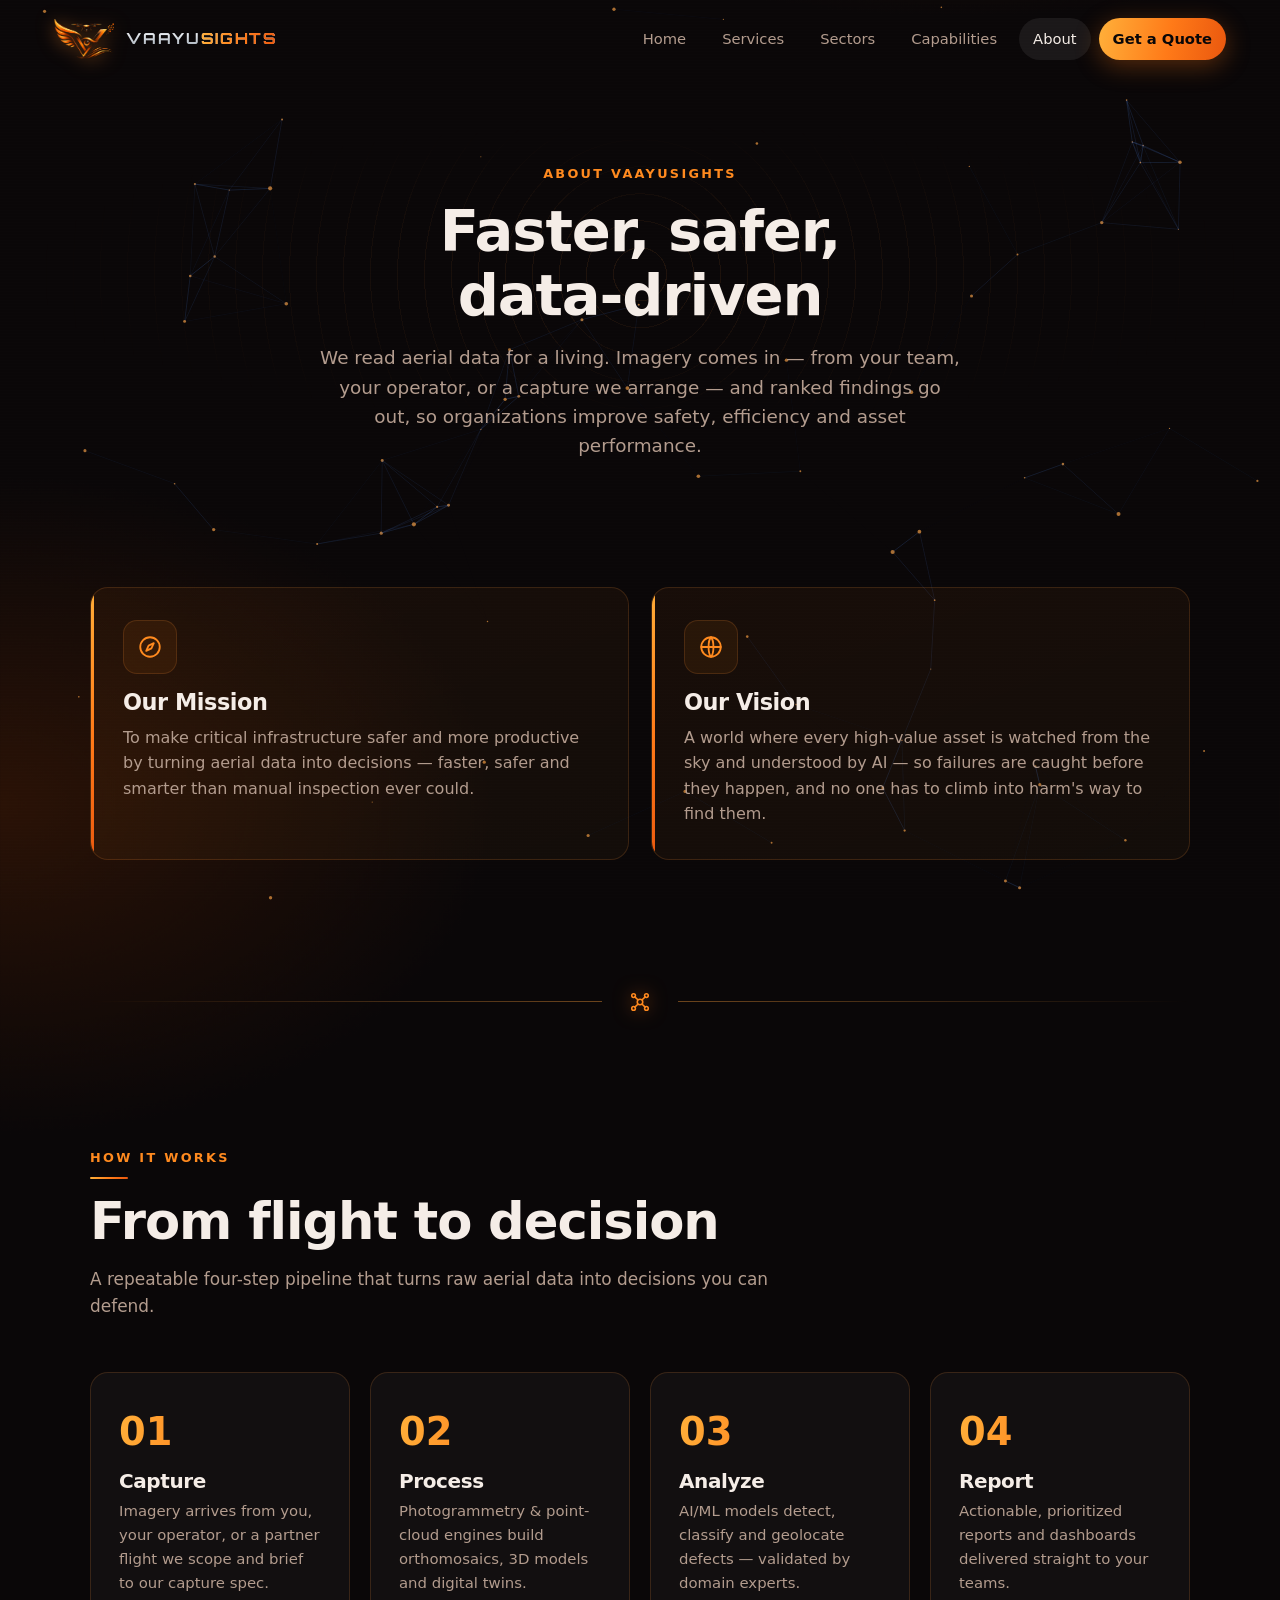
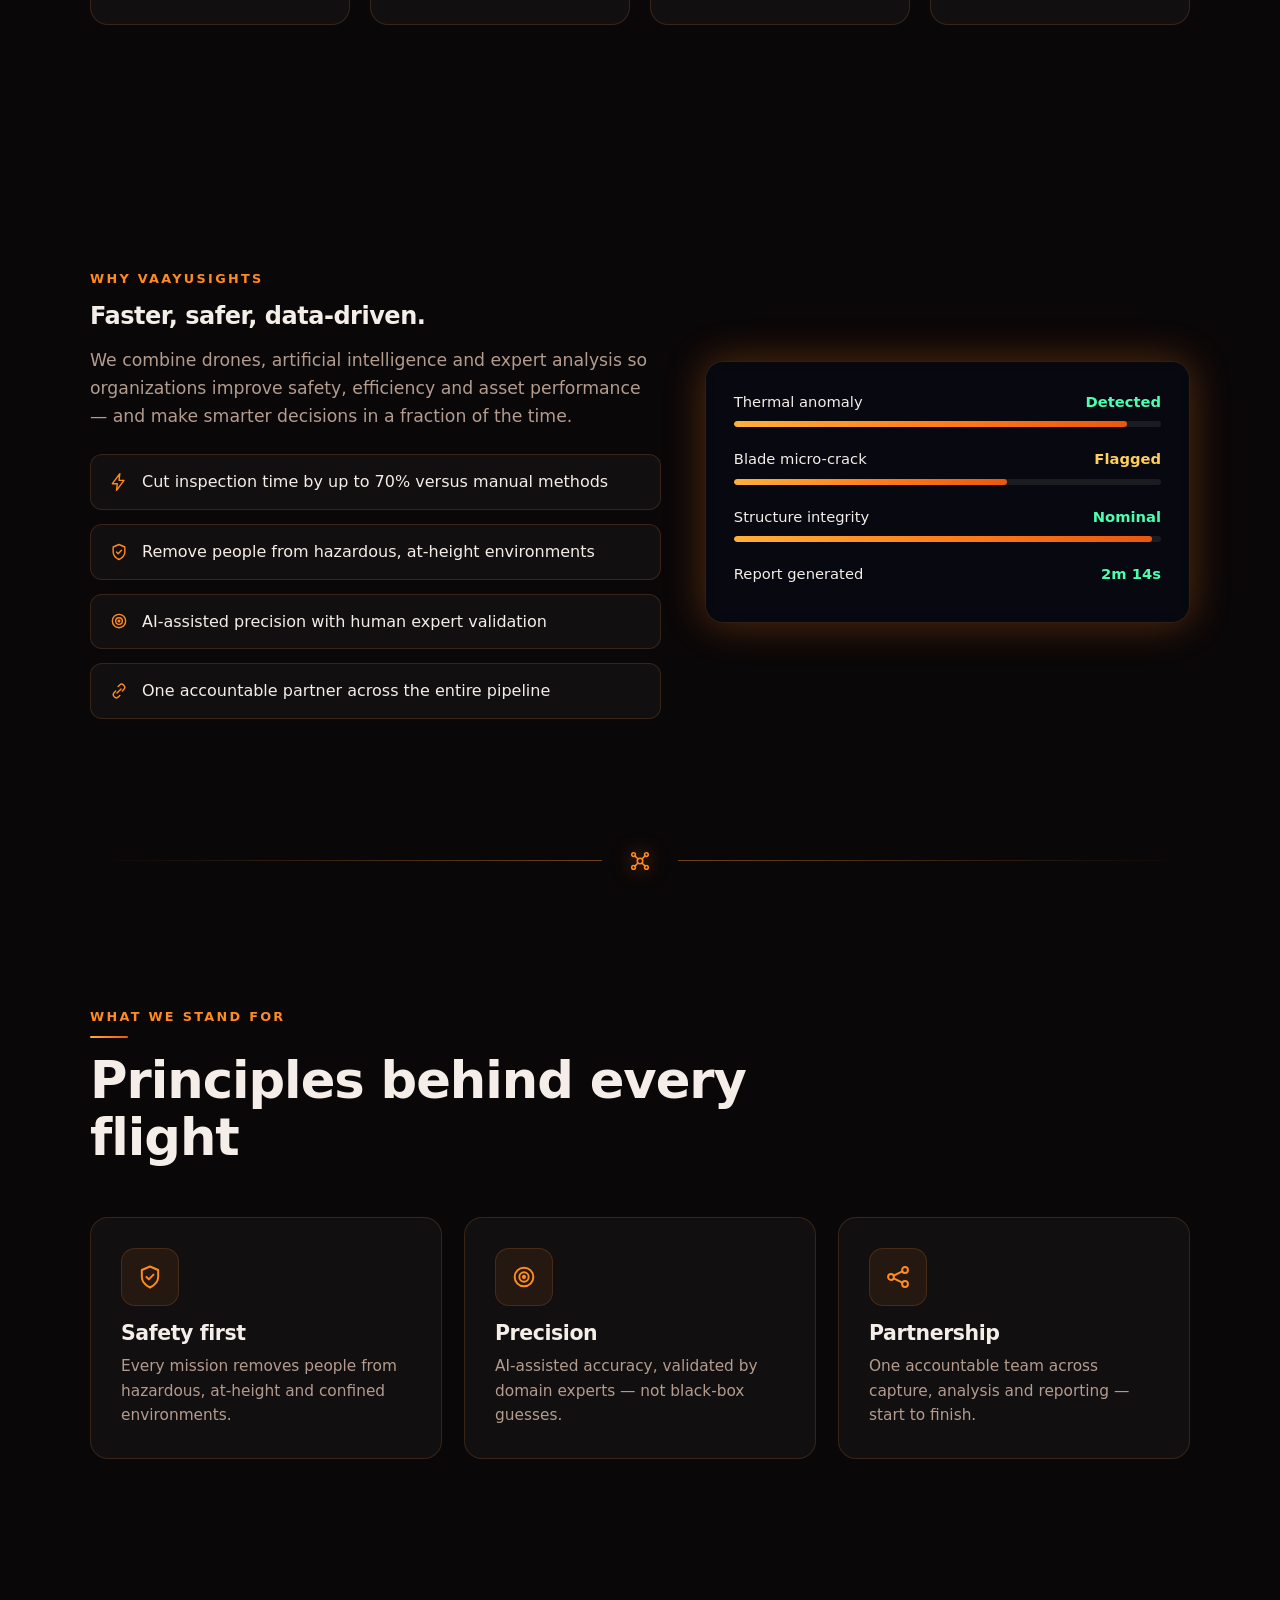
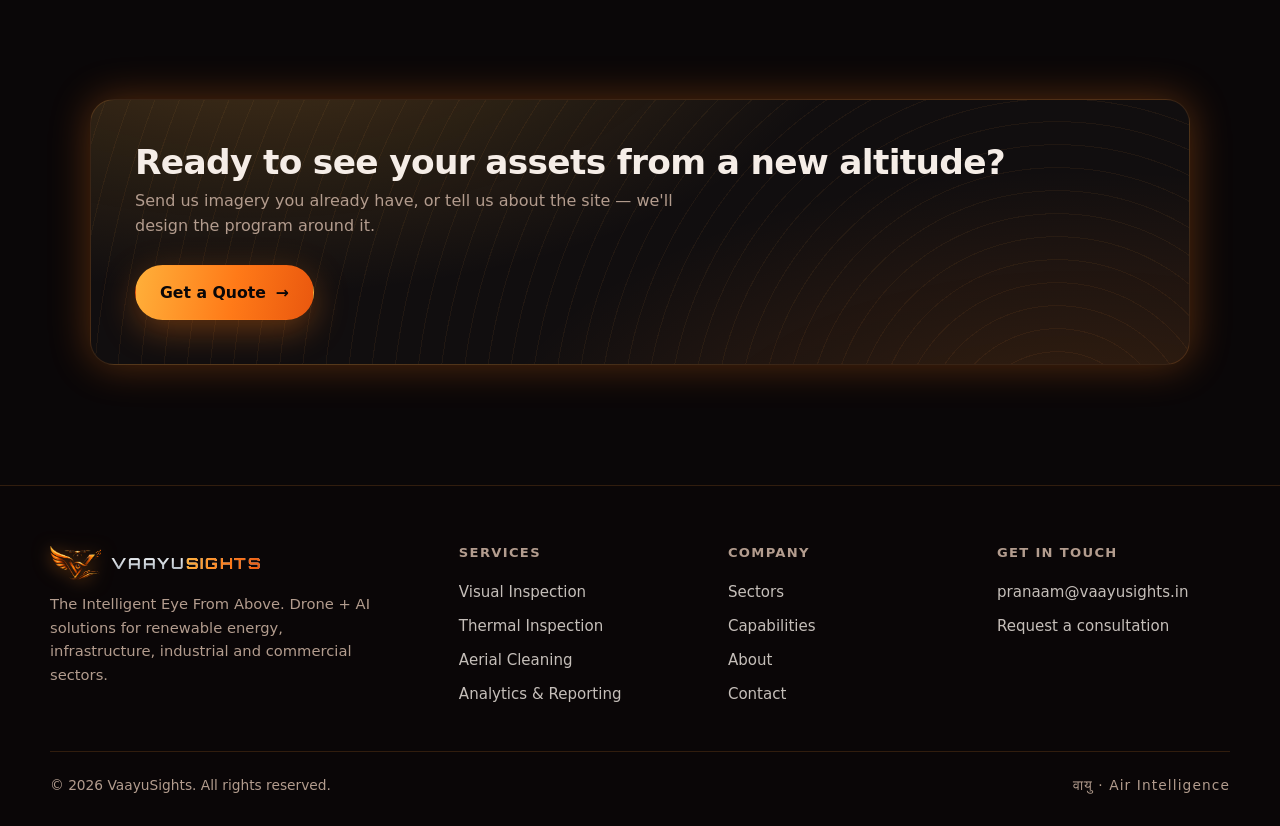
==== commit 2c02348c: "Remove the stray fragment from the emblem and recentre every asset built on it A 97-pixel sliver of " ====
--- a/about.html
+++ b/about.html
@@ -73,7 +73,7 @@
   <!-- Navigation -->
   <header class="nav" id="nav">
     <a href="index.html" class="brand" aria-label="VaayuSights home">
-      <img class="brand-img" src="assets/vaayusights-emblem.png" alt="" aria-hidden="true" width="77" height="40" />
+      <img class="brand-img" src="assets/vaayusights-emblem.png" alt="" aria-hidden="true" width="60" height="40" />
       <span class="brand-text">Vaayu<b>Sights</b></span>
     </a>
 
@@ -193,7 +193,7 @@
     <div class="footer-top">
       <div class="footer-brand">
         <span class="brand-lockup">
-          <img class="brand-img" src="assets/vaayusights-emblem.png" alt="VaayuSights logo" width="77" height="40" />
+          <img class="brand-img" src="assets/vaayusights-emblem.png" alt="VaayuSights logo" width="60" height="40" />
           <span class="brand-text">Vaayu<b>Sights</b></span>
         </span>
         <p>The Intelligent Eye From Above. Drone + AI solutions for renewable energy, infrastructure, industrial and commercial sectors.</p>
--- a/styles.css
+++ b/styles.css
@@ -98,7 +98,9 @@
 /* ---------------- WORDMARK LOCKUP (drone mark + live brand text) ---------------- */
 .wordmark-lockup { display: grid; justify-items: center; gap: 16px; text-align: center; }
 .wordmark-lockup .wm-mark {
-  width: min(300px, 56vw); height: auto; display: block;
+  /* Sized for the tight-cropped emblem (609x409). The earlier 300px/56vw
+     assumed the old 805x416 canvas, which carried ~196px of dead space. */
+  width: min(227px, 42vw); height: auto; display: block;
   filter: drop-shadow(0 8px 30px rgba(255, 130, 30, .5));
 }
 .wordmark {
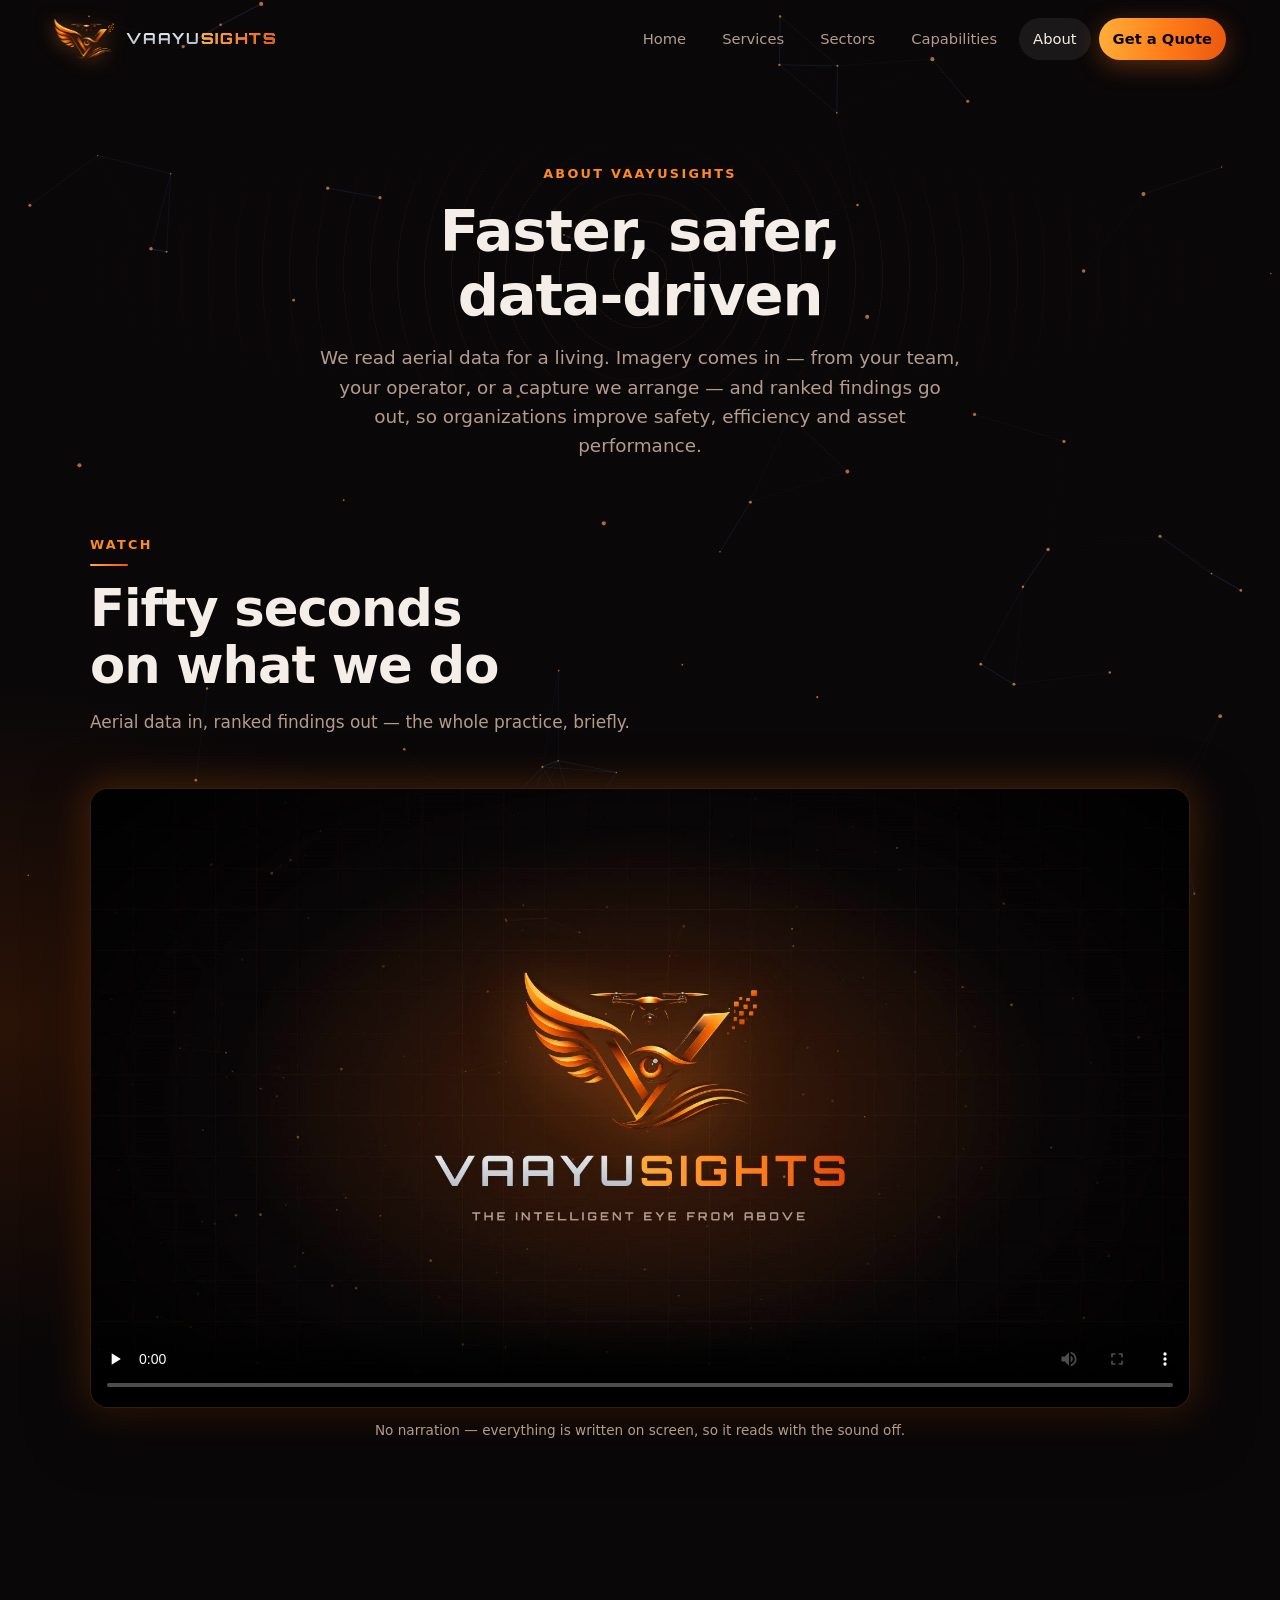
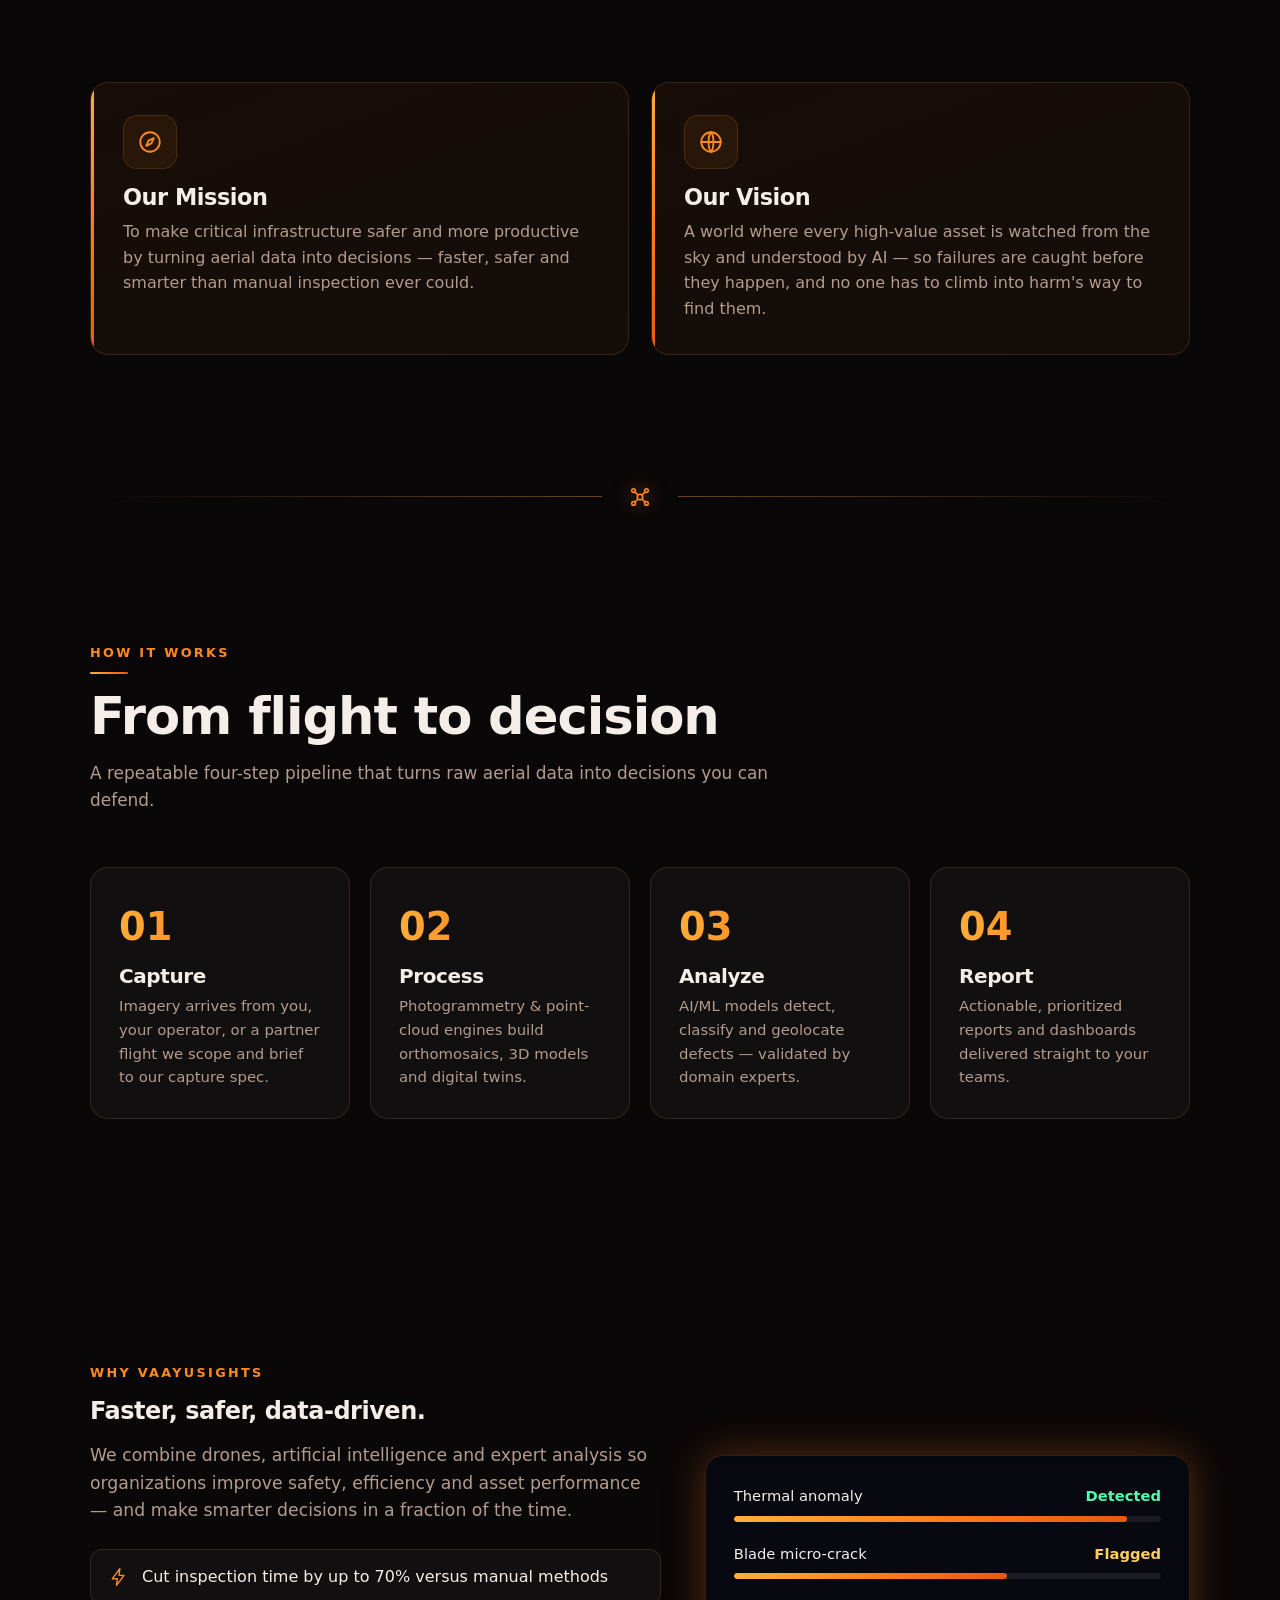
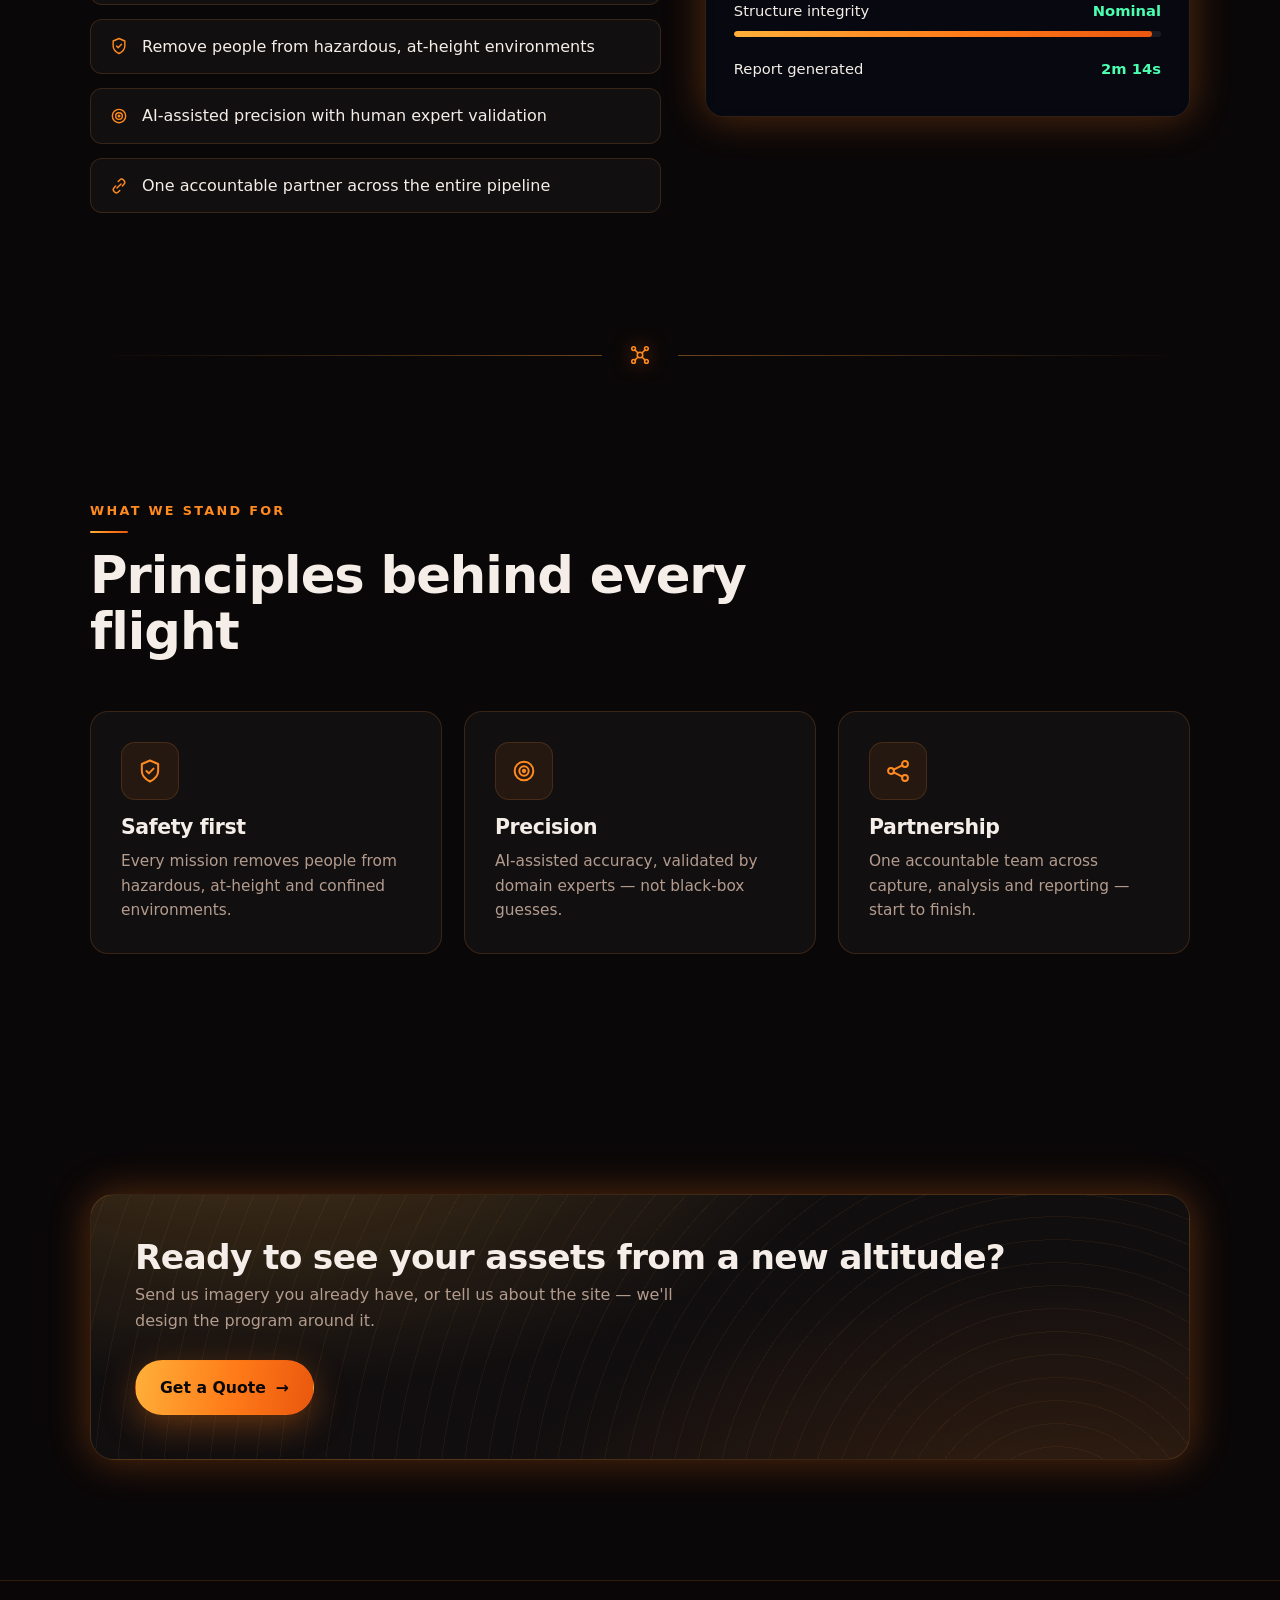
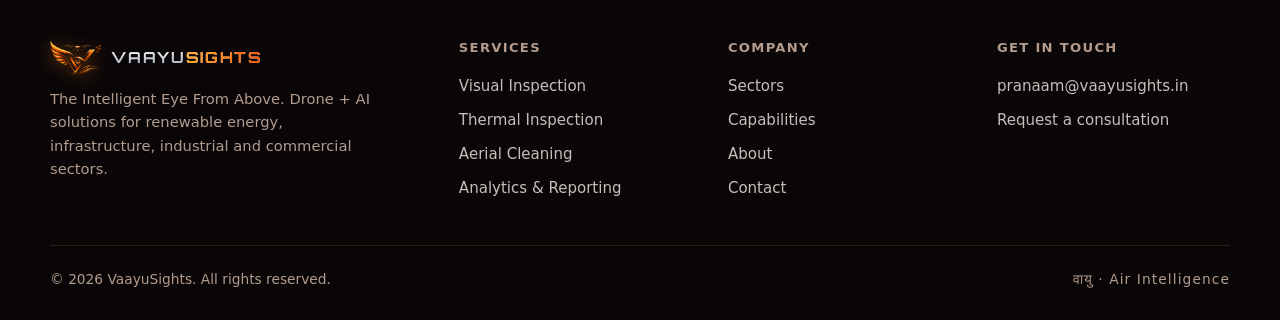
==== commit c3d56ad4: "Add the brand film to the About page Puts the fifty-second film on /about under a "Watch" section, b" ====
--- a/about.html
+++ b/about.html
@@ -99,6 +99,24 @@
       <p class="reveal">We read aerial data for a living. Imagery comes in — from your team, your operator, or a capture we arrange — and ranked findings go out, so organizations improve safety, efficiency and asset performance.</p>
     </section>
 
+    <section class="section film-sec">
+      <div class="section-head reveal">
+        <span class="kicker">Watch</span>
+        <h2>Fifty seconds on what we do</h2>
+        <p>Aerial data in, ranked findings out — the whole practice, briefly.</p>
+      </div>
+      <figure class="film reveal">
+        <video controls preload="none" playsinline
+               poster="assets/brand/video/poster.jpg"
+               width="1920" height="1080">
+          <source src="assets/brand/video/vaayusights-about-1080p.mp4" type="video/mp4">
+          <p>Your browser can&rsquo;t play this video.
+             <a href="assets/brand/video/vaayusights-about-1080p.mp4">Download it instead</a>.</p>
+        </video>
+        <figcaption>No narration &mdash; everything is written on screen, so it reads with the sound off.</figcaption>
+      </figure>
+    </section>
+
     <section class="section mv-top">
       <h2 class="sr-only">Mission and vision</h2>
       <div class="mv-grid">
--- a/styles.css
+++ b/styles.css
@@ -49,6 +49,13 @@
 }
 
 main, .footer { position: relative; z-index: 2; }
+/* The interior-page hero's contour motif bleeds -30vw past each side on purpose
+   (.page-hero::before), which pushed a horizontal scrollbar onto every interior
+   page. Clip it here rather than trim the motif. `clip` and not `hidden`: clip
+   doesn't make main a scroll container, so it can't swallow anchor jumps, and
+   overflow-y stays visible. Every position:fixed element (nav, progress bar,
+   back-to-top, skip link, canvas) lives outside main, so nothing gets caught. */
+main { overflow-x: clip; }
 
 /* Accessibility: skip link, screen-reader-only, focus states */
 .sr-only { position: absolute !important; width: 1px; height: 1px; padding: 0; margin: -1px; overflow: hidden; clip: rect(0 0 0 0); white-space: nowrap; border: 0; }
@@ -630,3 +637,22 @@
   .splash { display: none; }
   .hero-video { display: none; }
 }
+
+/* ---- About page: the brand film ----
+   preload="none" on the <video> keeps the 22MB file off the initial page load;
+   the poster stands in until someone presses play. */
+/* matches the spacing the other interior pages give the section under their hero */
+.film-sec { padding-top: clamp(40px, 6vw, 64px); }
+.film-sec h2 { text-wrap: balance; }
+.film { margin: 0; }
+.film video {
+  width: 100%; height: auto; display: block;
+  background: #0a0708;
+  border: 1px solid var(--line);
+  border-radius: var(--radius);
+  box-shadow: 0 18px 60px rgba(0, 0, 0, .55), var(--glow);
+}
+.film figcaption {
+  margin-top: 12px; text-align: center;
+  font-size: .85rem; color: var(--muted);
+}
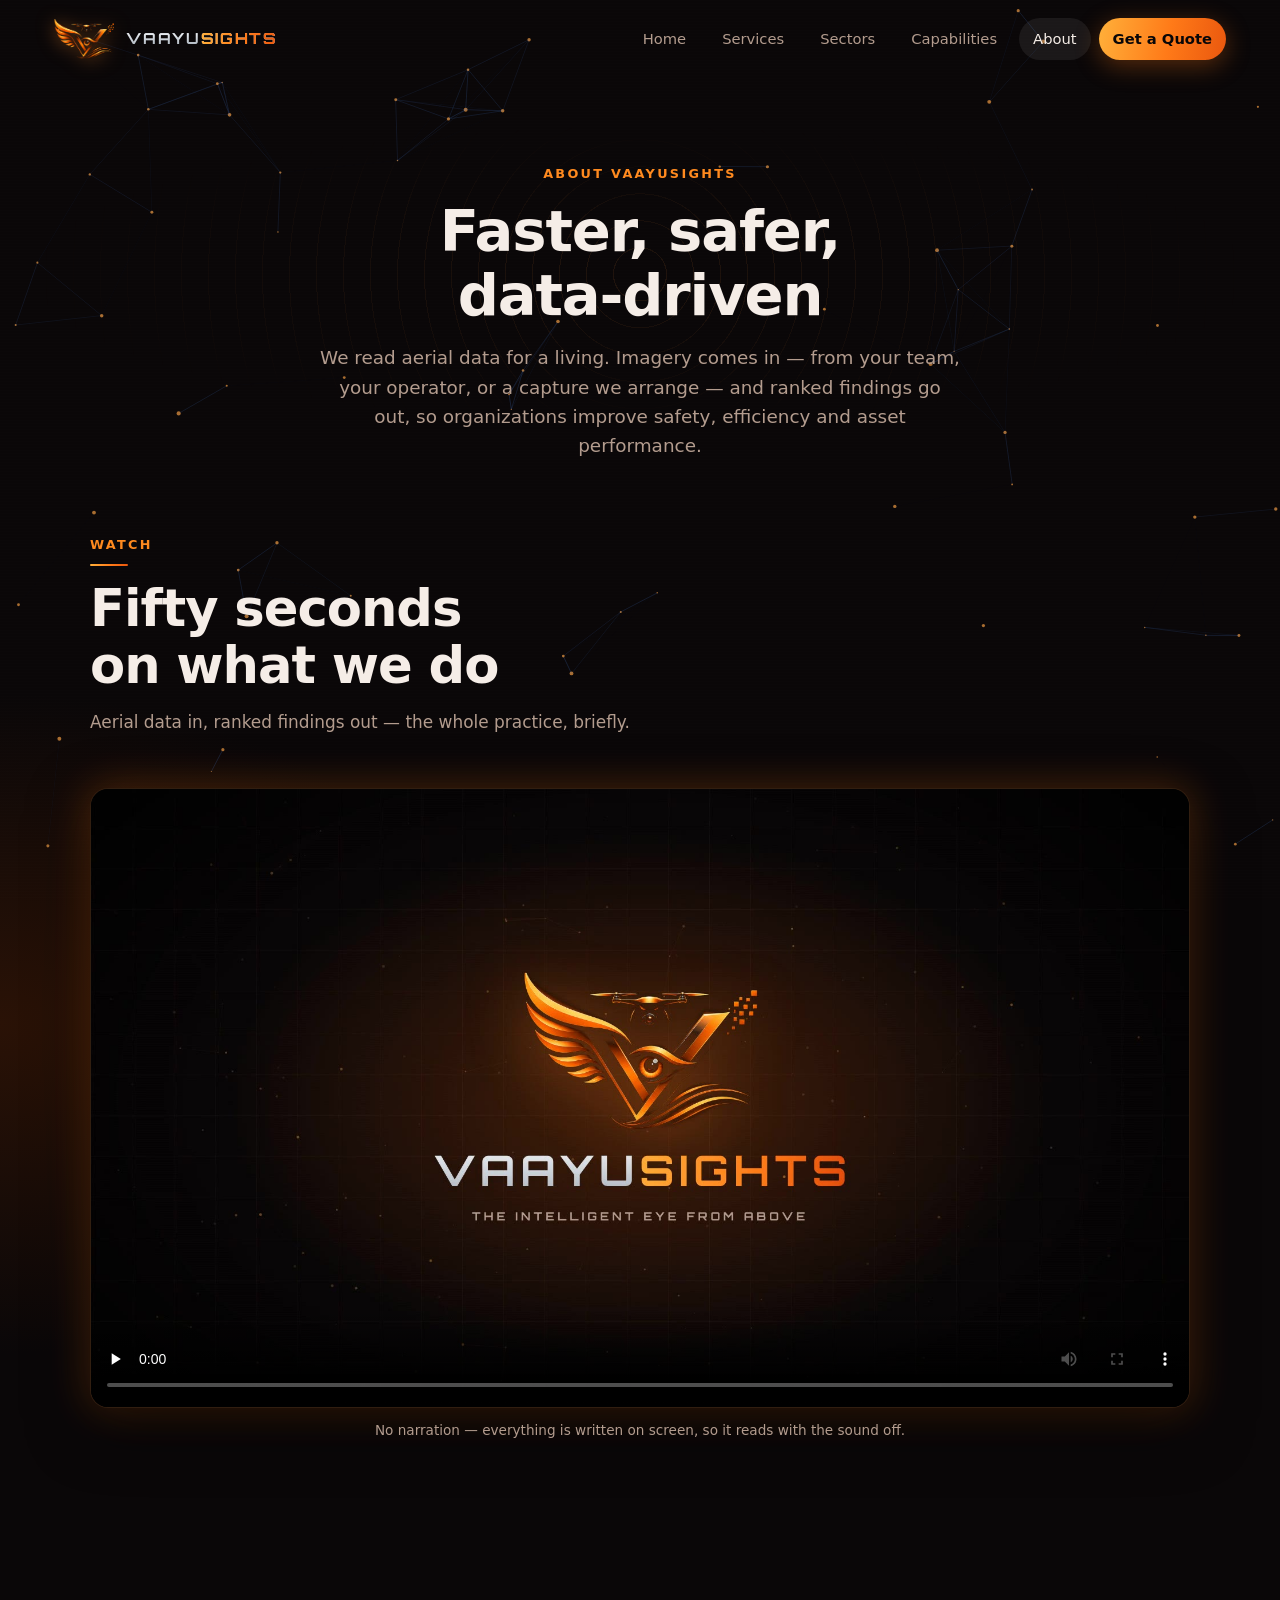
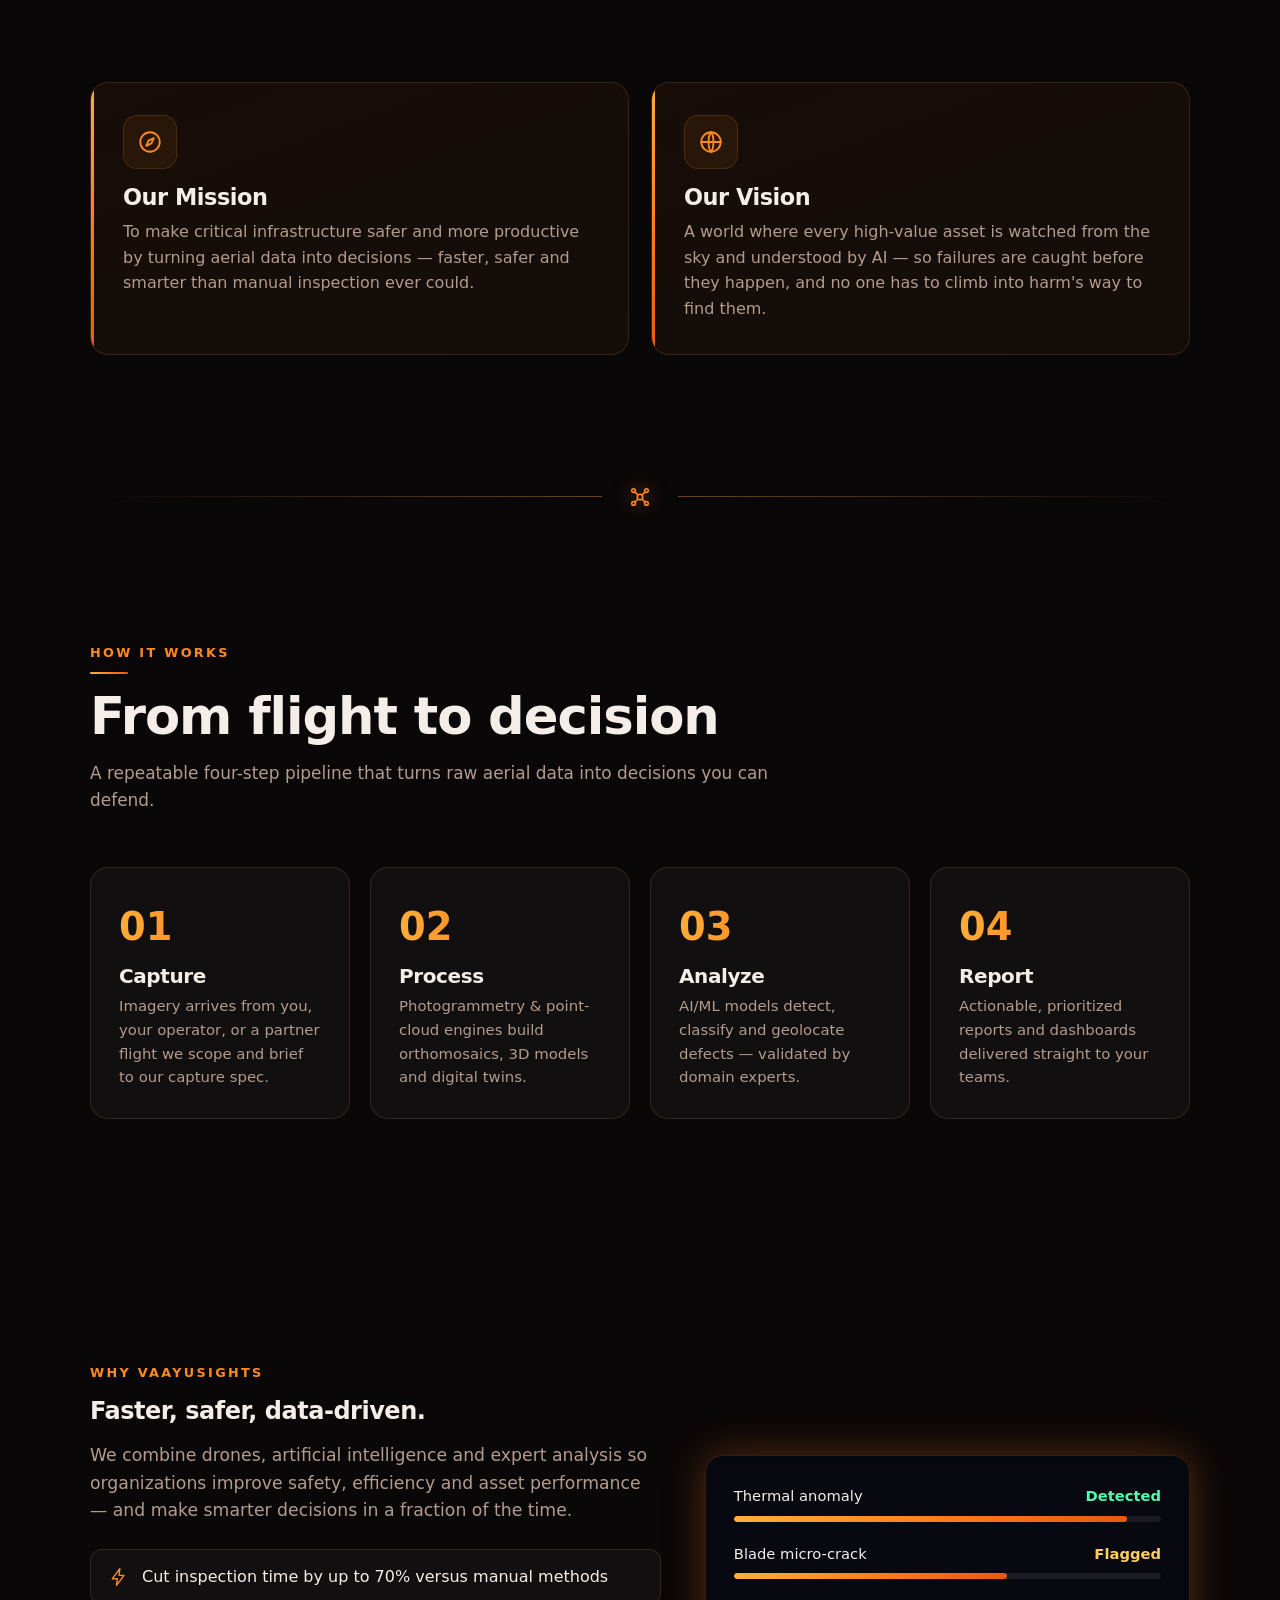
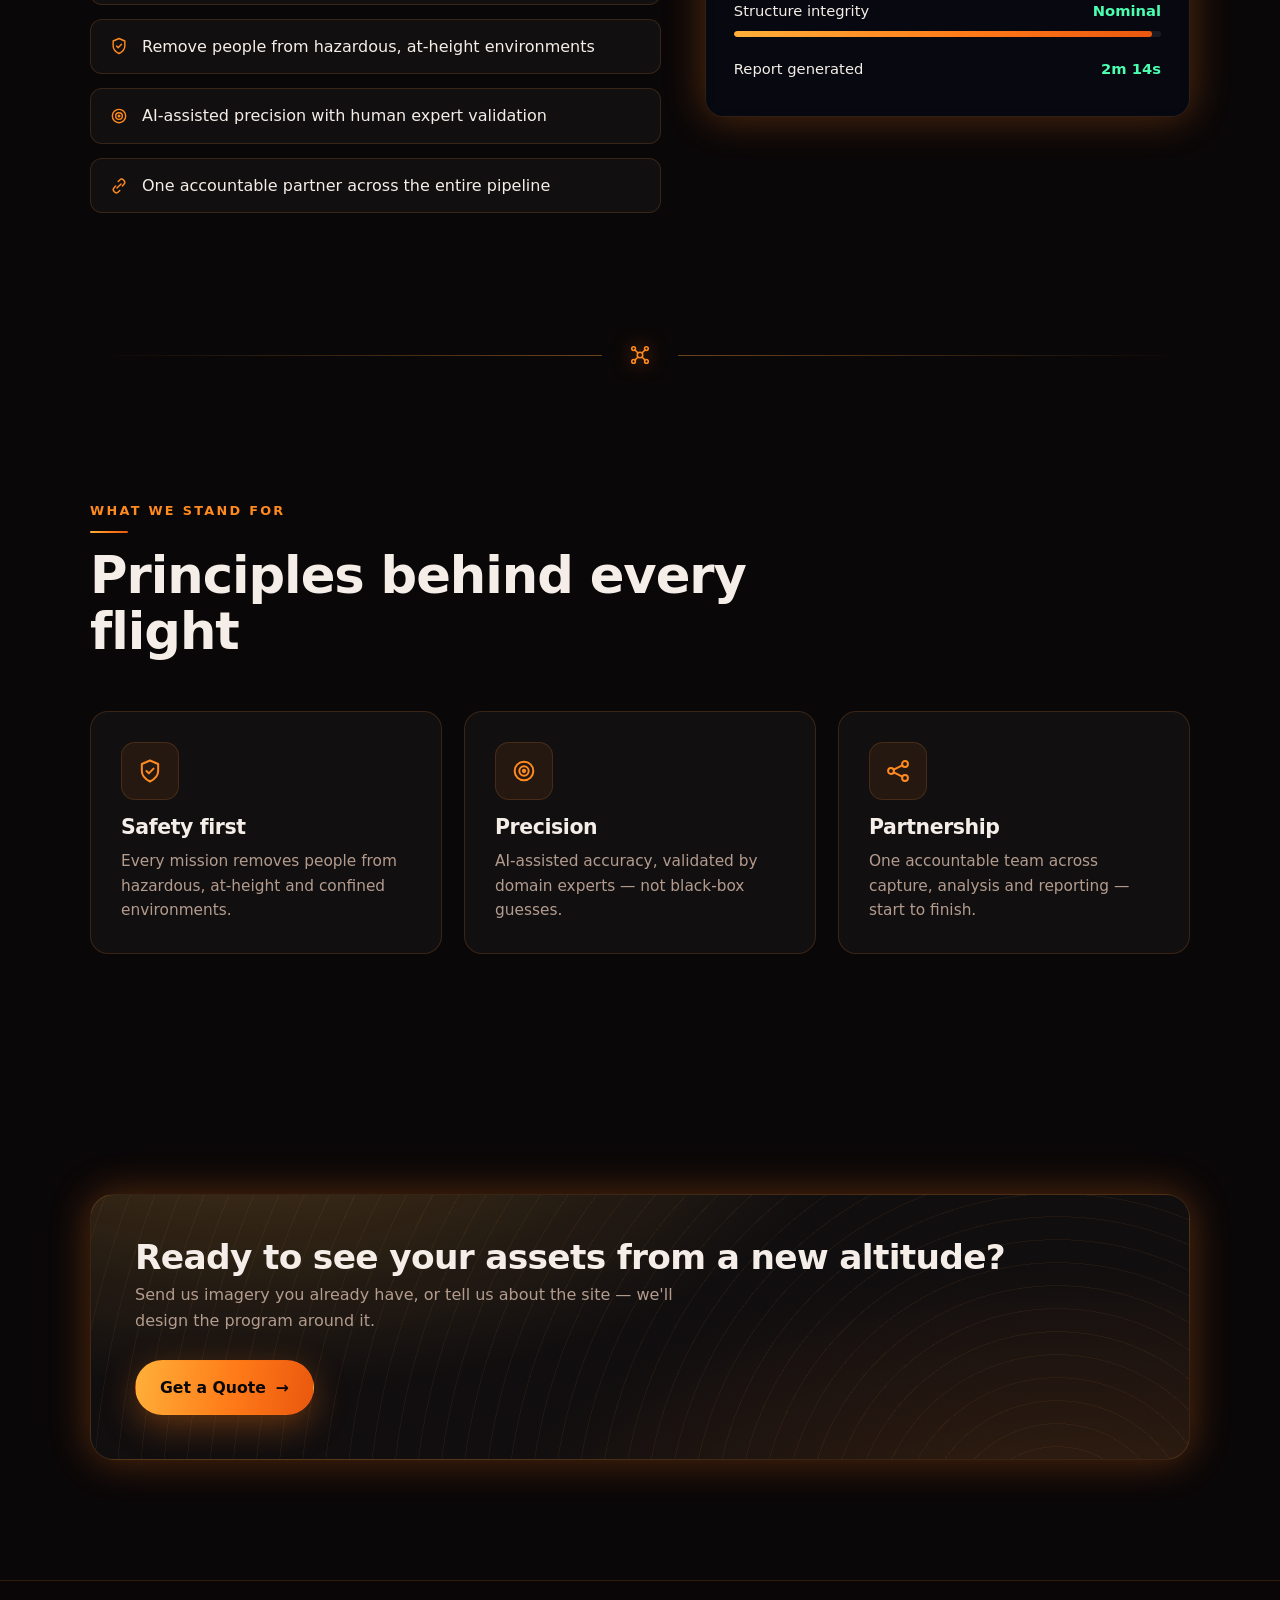
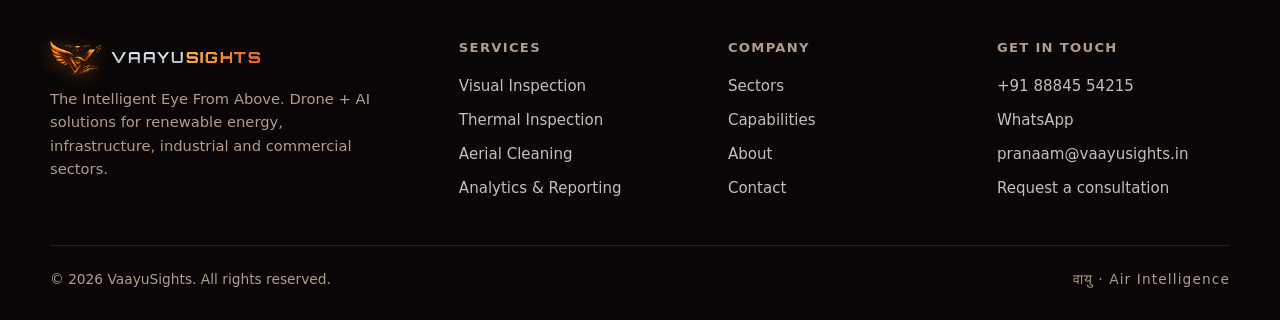
==== commit e19450c5: "Add the business number across the site and signature Click-to-call and a WhatsApp link in the foote" ====
--- a/about.html
+++ b/about.html
@@ -223,6 +223,8 @@
         <a href="sectors.html">Sectors</a><a href="projects.html">Capabilities</a>
         <a href="about.html">About</a><a href="contact.html">Contact</a></div>
       <div class="footer-col"><h2>Get in touch</h2>
+        <a href="tel:+918884554215">+91 88845 54215</a>
+        <a href="https://wa.me/918884554215" target="_blank" rel="noopener">WhatsApp</a>
         <a href="mailto:pranaam@vaayusights.in">pranaam@vaayusights.in</a>
         <a href="contact.html">Request a consultation</a></div>
     </div>
--- a/styles.css
+++ b/styles.css
@@ -364,6 +364,10 @@
 .info-card h3 { font-size: 1rem; margin-bottom: 3px; }
 .info-card a, .info-card span { color: var(--muted); font-size: .95rem; }
 .info-card a:hover { color: var(--cyan); }
+/* second line inside an info card — the WhatsApp link beneath the phone number.
+   block, so it drops below the tel: link instead of running on beside it. */
+.info-card .info-sub { display: block; margin-top: 5px; font-size: .85rem; color: var(--cyan); }
+.info-card .info-sub:hover { text-decoration: underline; }
 .form-card { padding: clamp(22px, 3.5vw, 36px); border-radius: 22px; background: rgba(255,255,255,.03); border: 1px solid var(--line); box-shadow: var(--glow); }
 .form-card .cta-form { max-width: none; margin: 0; }
 
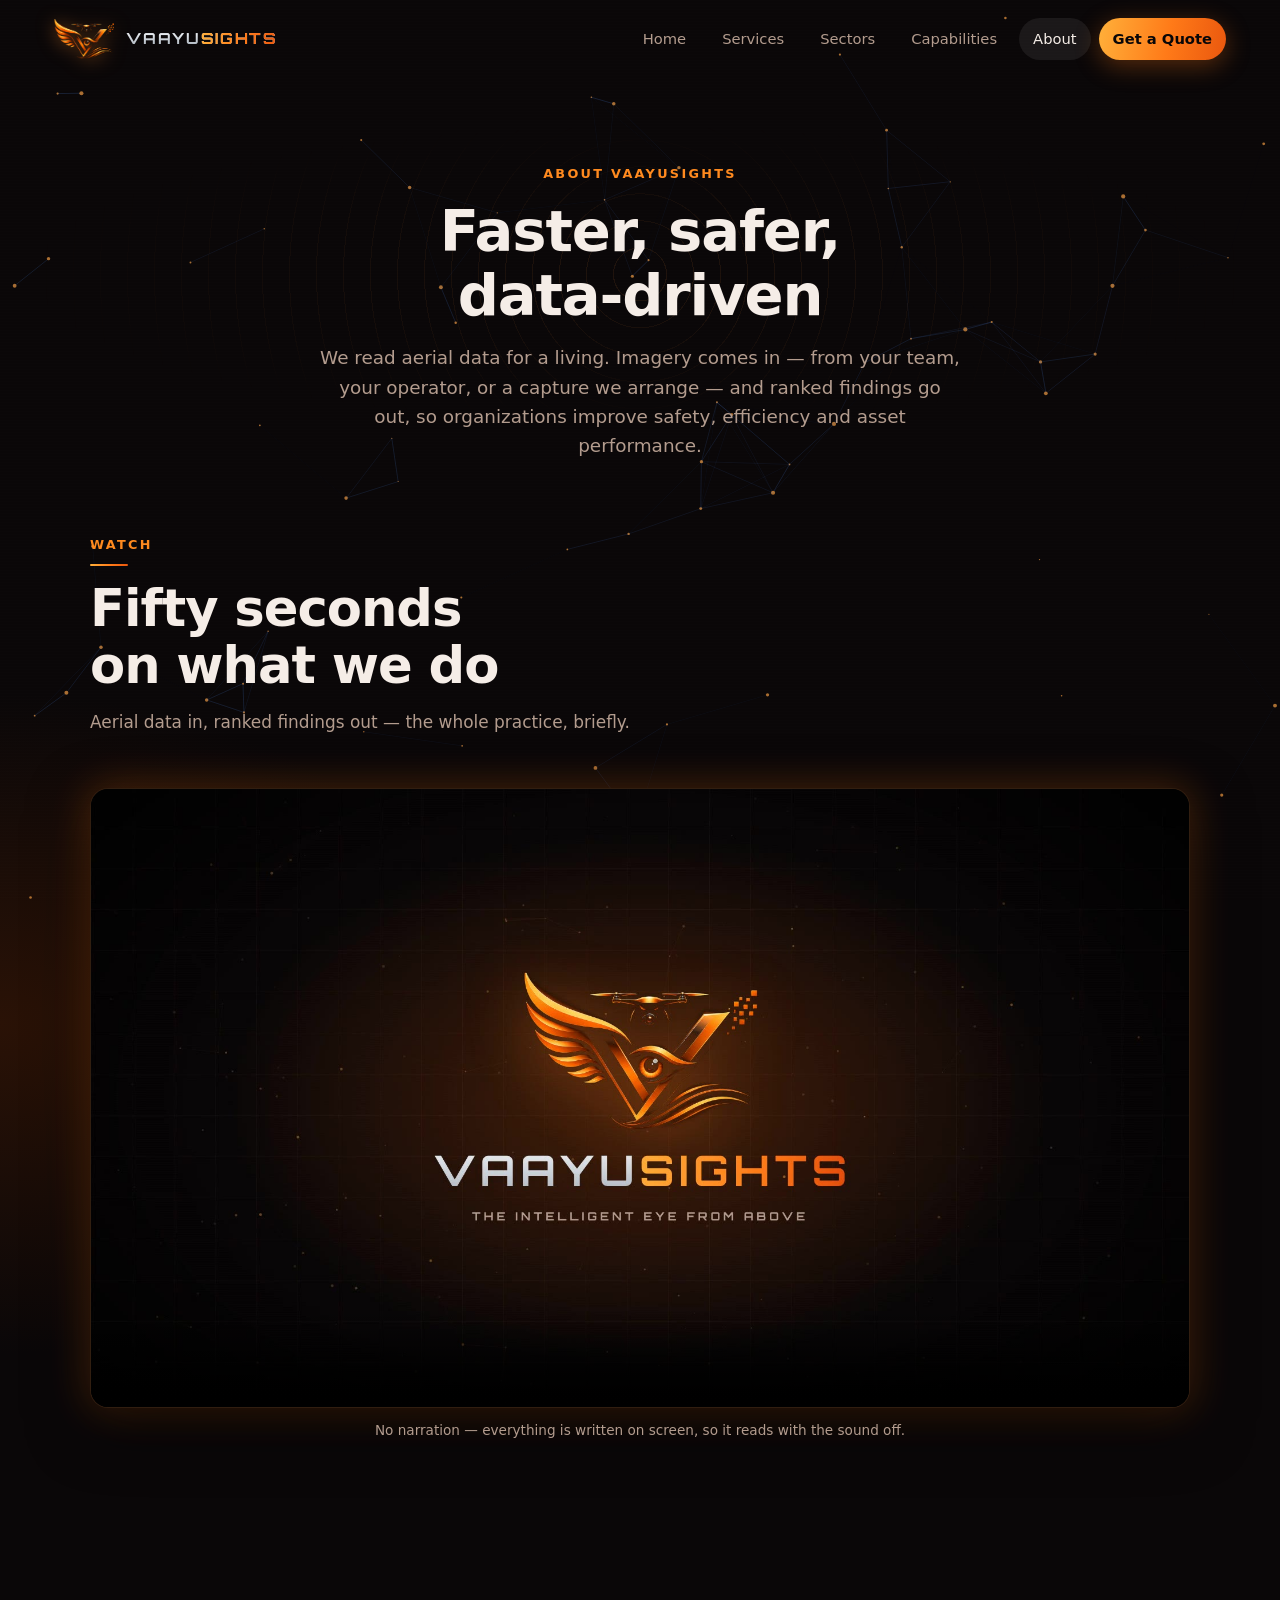
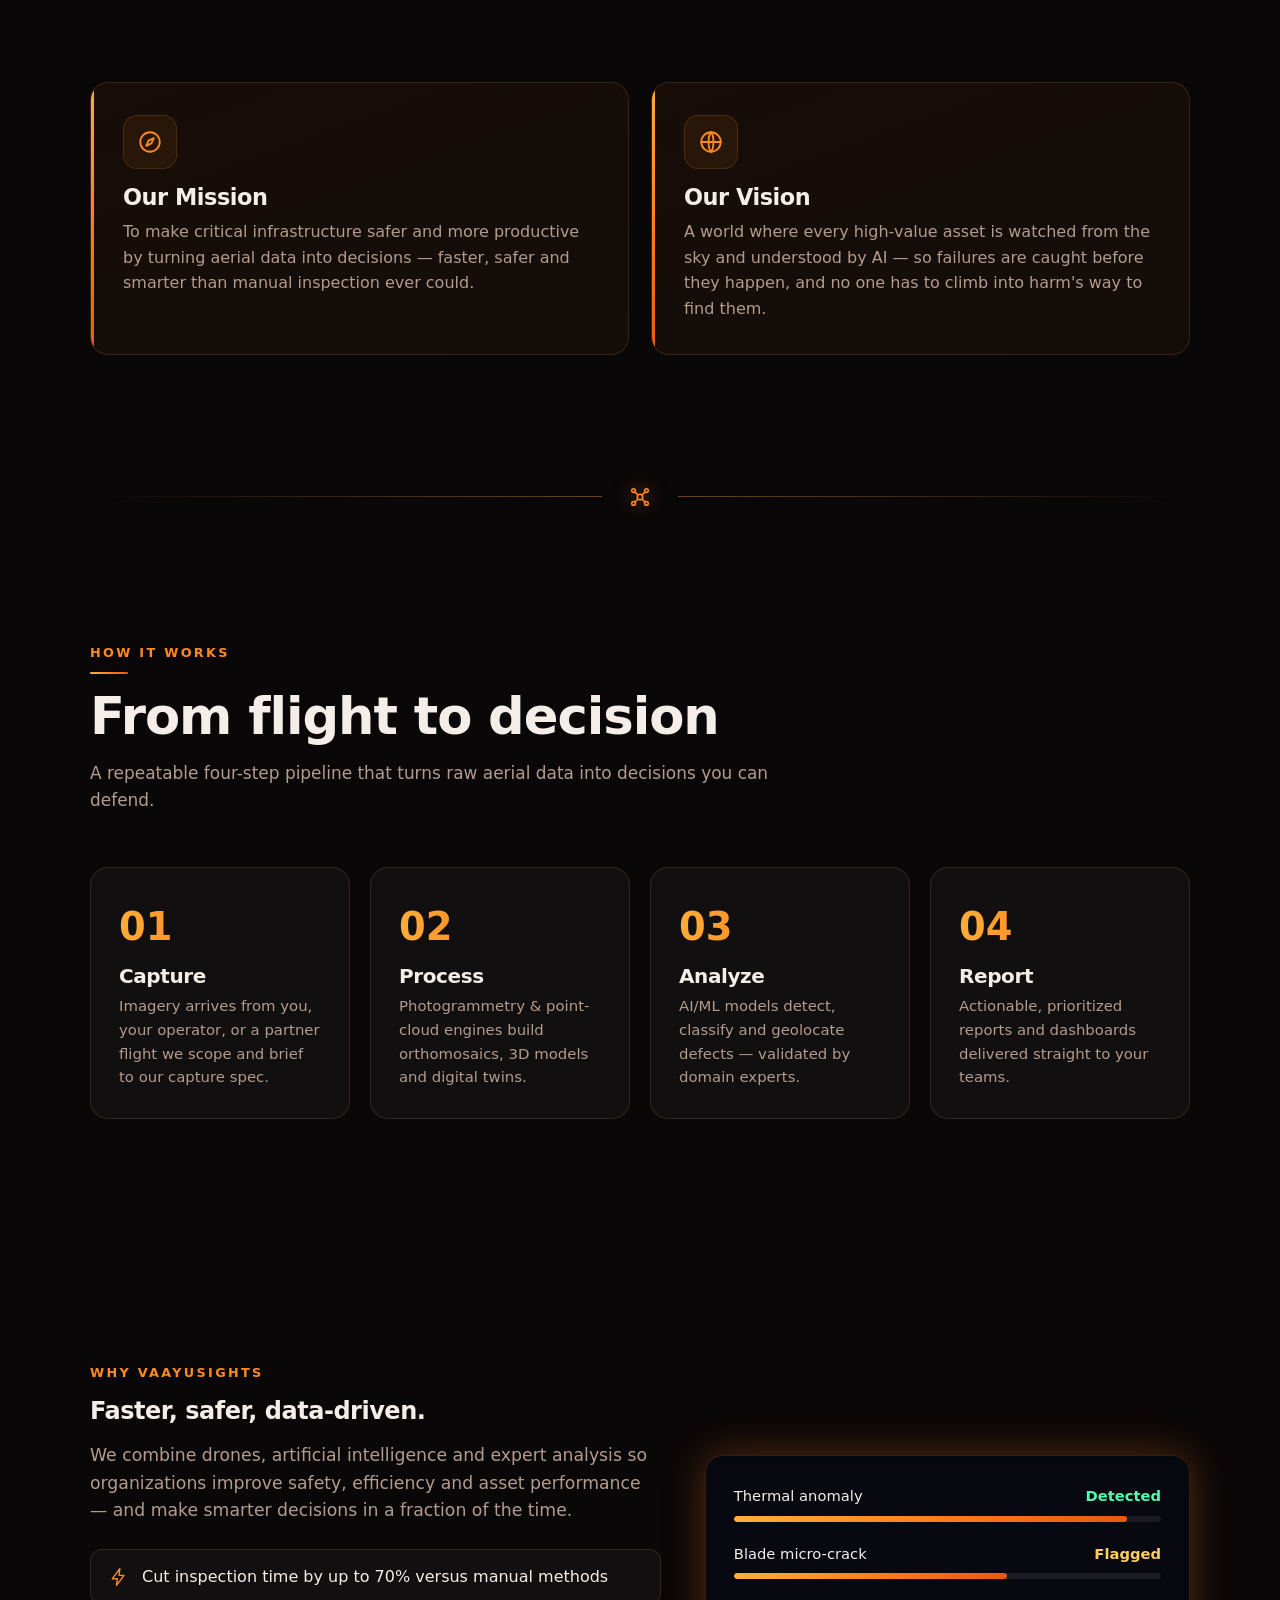
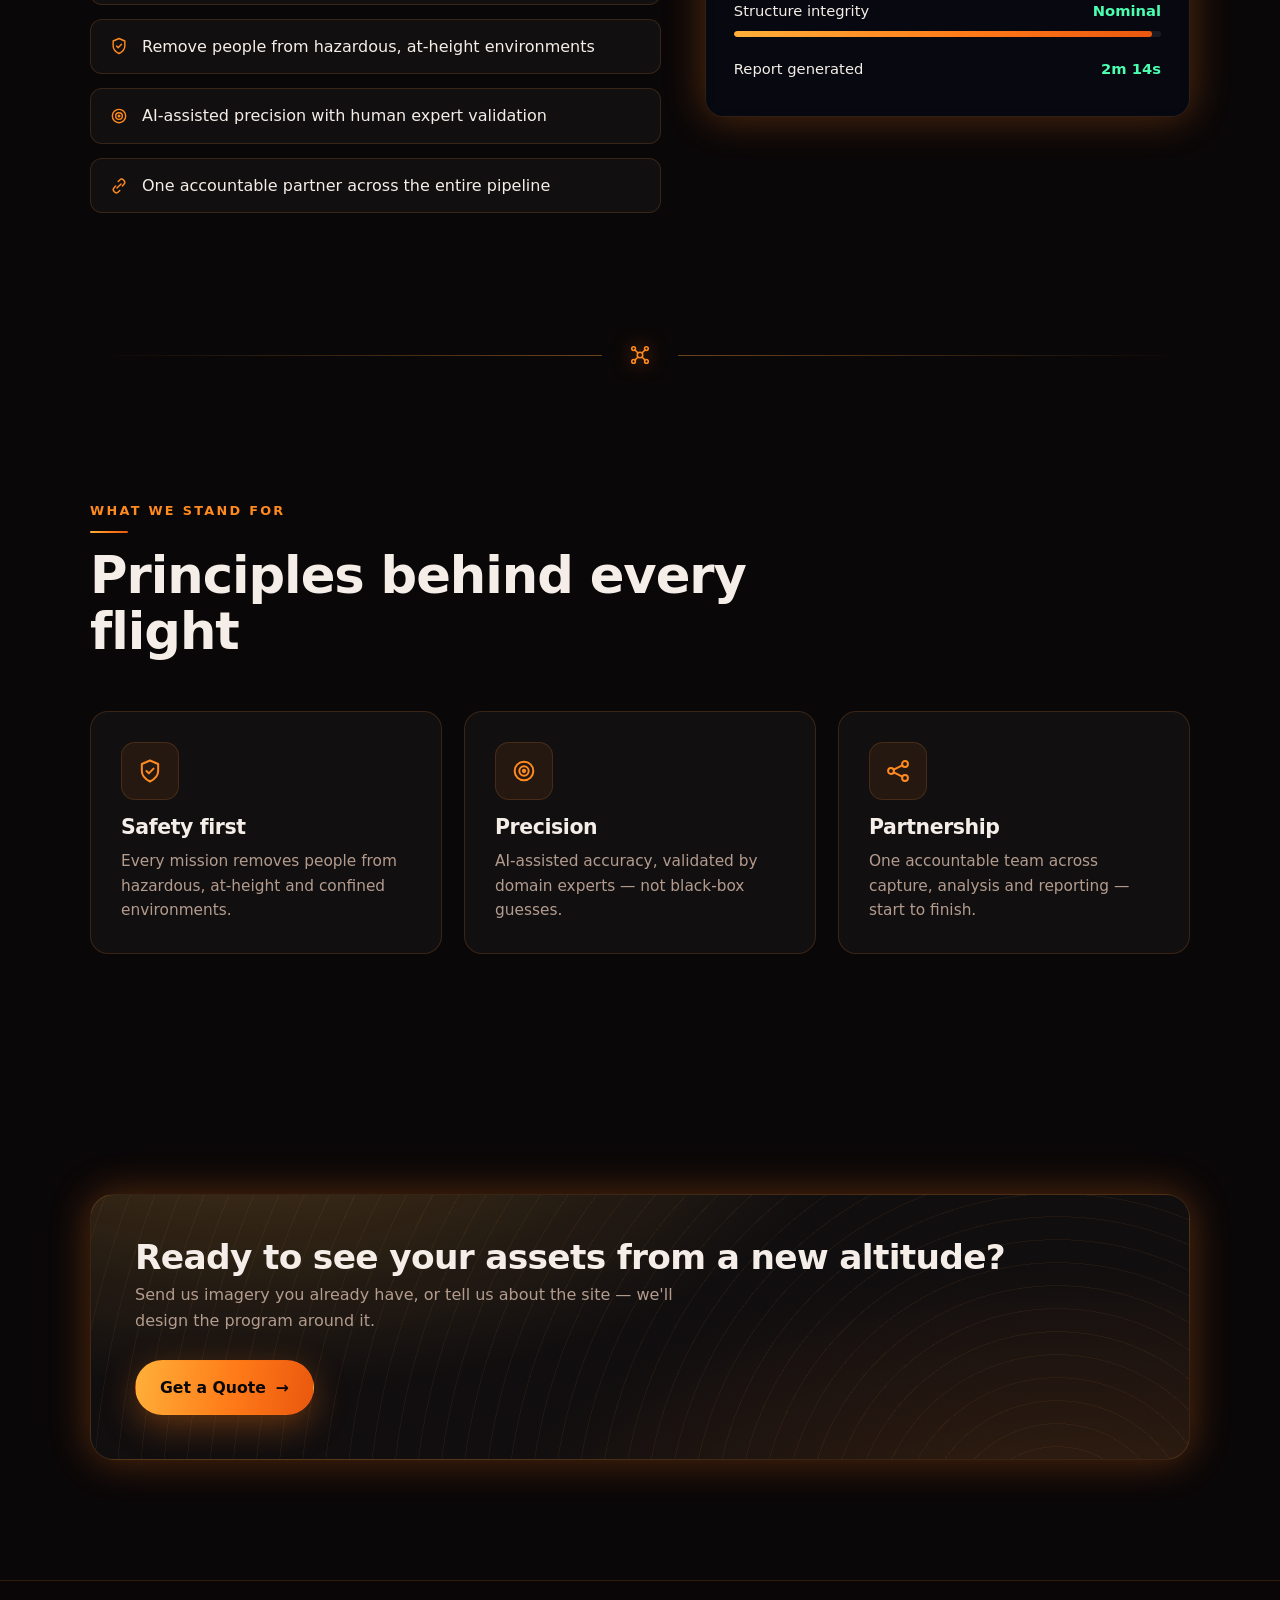
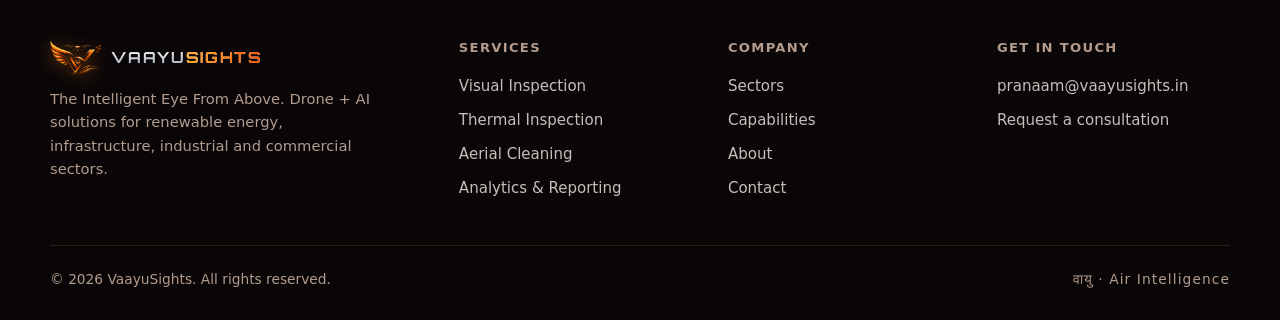
==== commit 24f9963e: "Remove the published phone number Taken out at the owner's request: the footer on all six pages, the" ====
--- a/about.html
+++ b/about.html
@@ -223,8 +223,6 @@
         <a href="sectors.html">Sectors</a><a href="projects.html">Capabilities</a>
         <a href="about.html">About</a><a href="contact.html">Contact</a></div>
       <div class="footer-col"><h2>Get in touch</h2>
-        <a href="tel:+918884554215">+91 88845 54215</a>
-        <a href="https://wa.me/918884554215" target="_blank" rel="noopener">WhatsApp</a>
         <a href="mailto:pranaam@vaayusights.in">pranaam@vaayusights.in</a>
         <a href="contact.html">Request a consultation</a></div>
     </div>
--- a/styles.css
+++ b/styles.css
@@ -364,10 +364,6 @@
 .info-card h3 { font-size: 1rem; margin-bottom: 3px; }
 .info-card a, .info-card span { color: var(--muted); font-size: .95rem; }
 .info-card a:hover { color: var(--cyan); }
-/* second line inside an info card — the WhatsApp link beneath the phone number.
-   block, so it drops below the tel: link instead of running on beside it. */
-.info-card .info-sub { display: block; margin-top: 5px; font-size: .85rem; color: var(--cyan); }
-.info-card .info-sub:hover { text-decoration: underline; }
 .form-card { padding: clamp(22px, 3.5vw, 36px); border-radius: 22px; background: rgba(255,255,255,.03); border: 1px solid var(--line); box-shadow: var(--glow); }
 .form-card .cta-form { max-width: none; margin: 0; }
 
